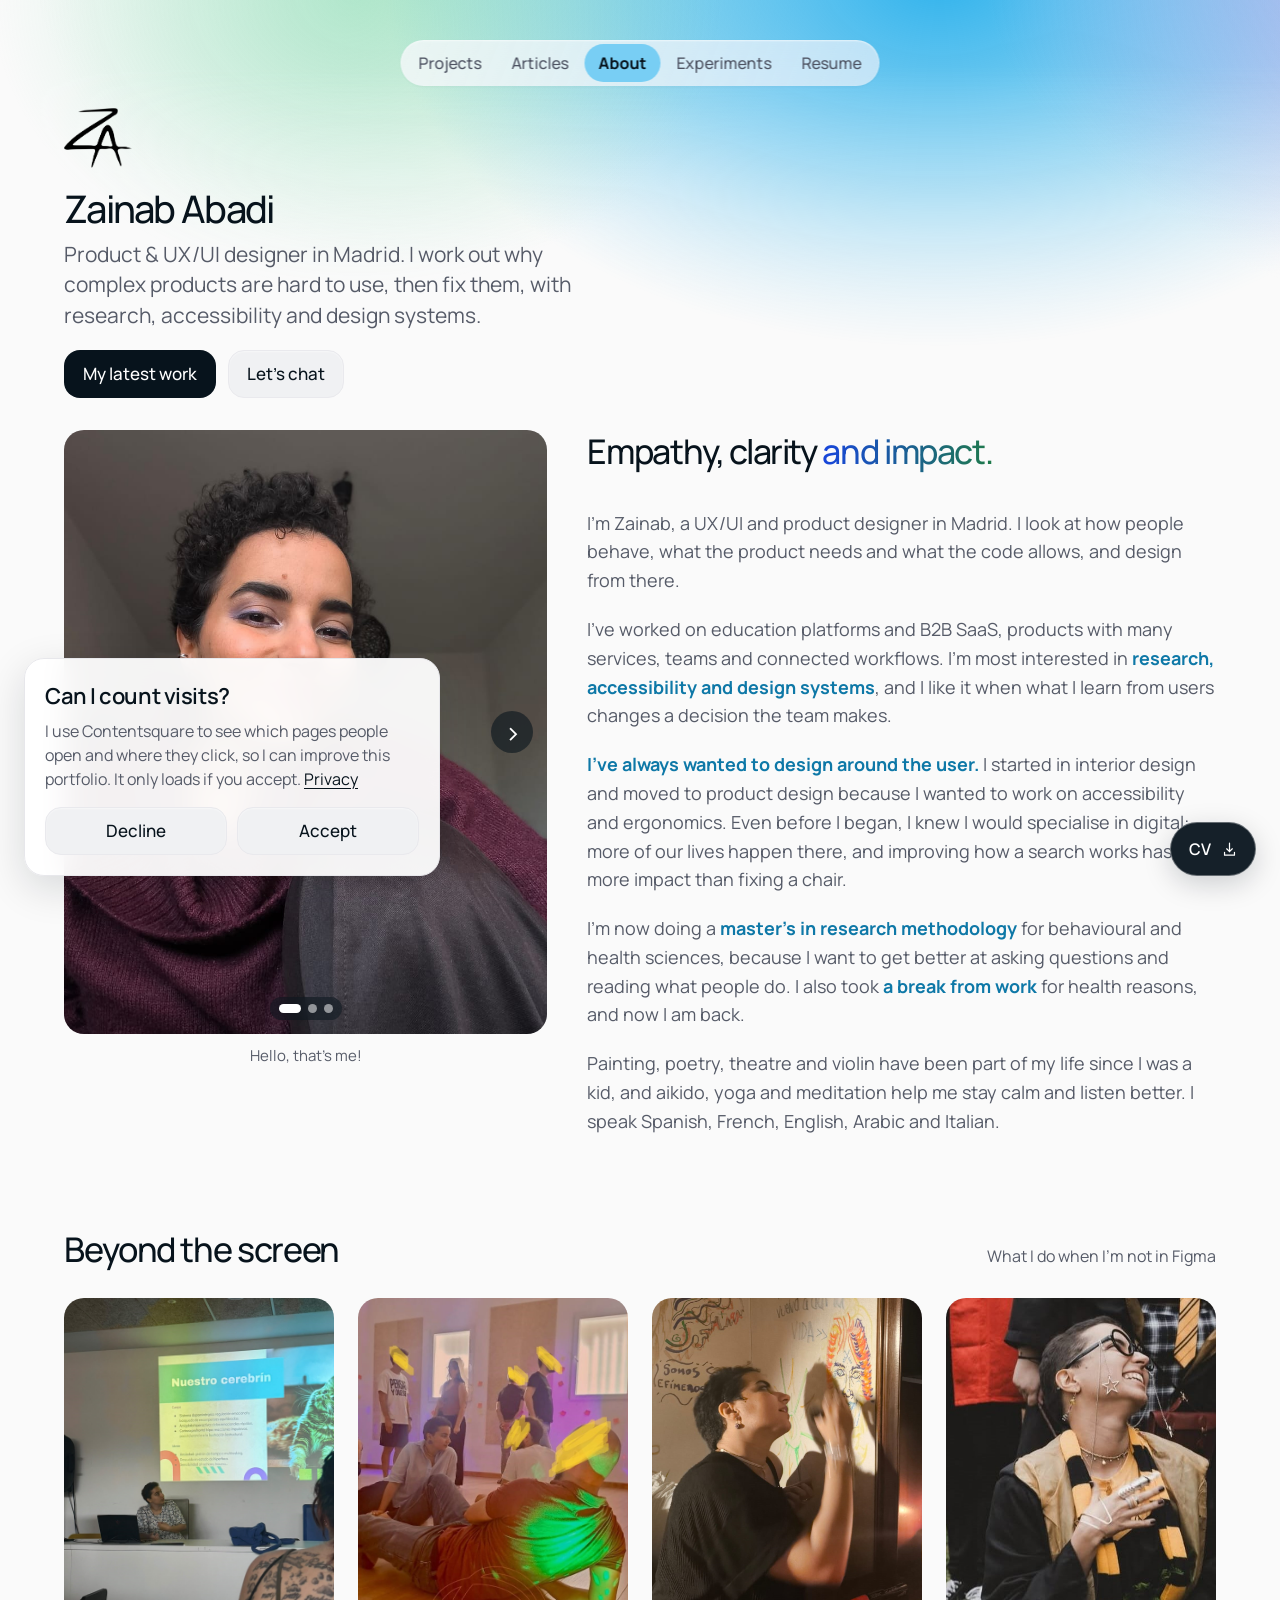
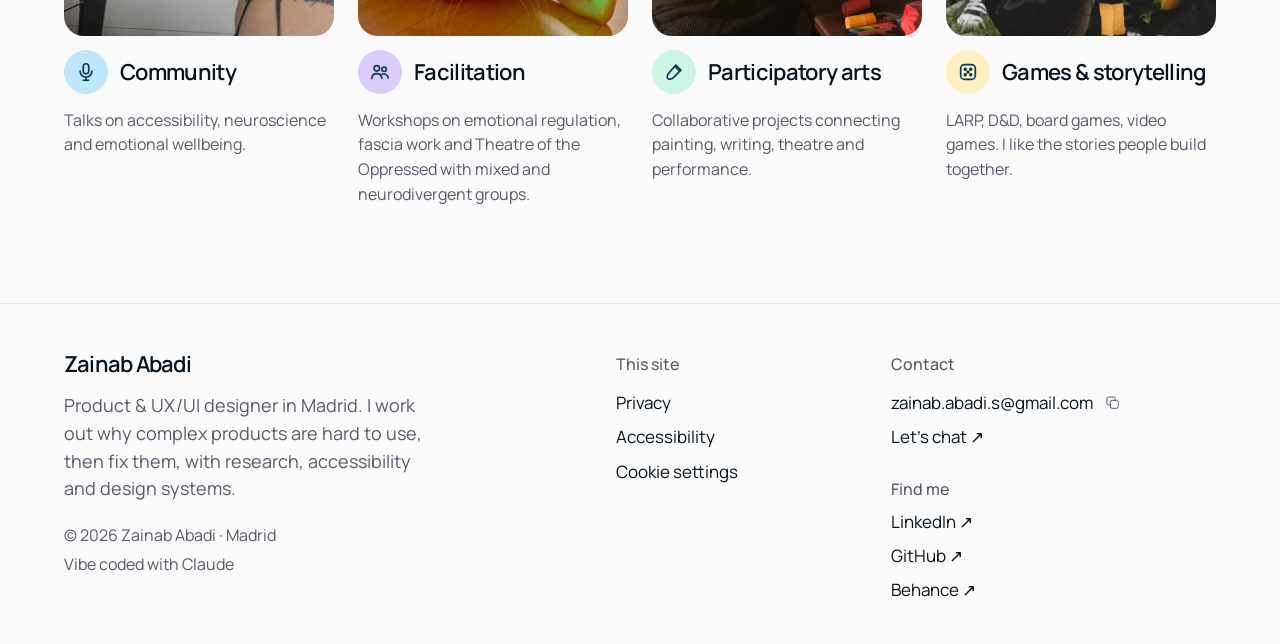
==== about.html @ 1d604702 "Case studies: body text matches the At a glance cells; drop "UX/UI design" from the IA role list - D" ====
<!doctype html>
<html lang="en"><head>
<meta charset="utf-8"><meta name="viewport" content="width=device-width,initial-scale=1">
<title>About | Zainab Abadi</title><meta name="description" content="About Zainab Abadi, Product &amp; UX/UI Designer: experience, research, accessibility and creative practice.">
<meta name="theme-color" content="#fafafa"><link rel="icon" type="image/svg+xml" href="favicon.svg">
<link rel="preconnect" href="https://fonts.googleapis.com"><link rel="preconnect" href="https://fonts.gstatic.com" crossorigin>
<link href="https://fonts.googleapis.com/css2?family=Manrope:wght@400;500;600;700&display=swap" rel="stylesheet">
<link rel="stylesheet" href="style.css?v=20261031b"><link rel="stylesheet" href="glass.css?v=20261031c">
<link rel="stylesheet" href="extras.css?v=20261028d">
<link rel="stylesheet" href="type.css?v=20261107b">
</head><body><div class="brand-atmosphere" aria-hidden="true"></div><a class="skip-link" href="#main">Skip to content</a>
<header class="topbar"><nav class="dock-links" aria-label="Primary navigation"><a href="index.html">Projects</a><a href="articles.html">Articles</a><a href="about.html" class="is-current" aria-current="page">About</a><a href="experiments.html">Experiments</a><a href="resume.html">Resume</a></nav></header>
<a class="cv-bubble" href="assets/Zainab-Abadi-CV.pdf" download="Zainab-Abadi-CV.pdf" aria-label="Download CV (PDF)" title="Download CV (PDF)"><span>CV</span><svg width="17" height="17" viewBox="0 0 24 24" fill="none" stroke="currentColor" stroke-width="1.7" stroke-linecap="round" stroke-linejoin="round" aria-hidden="true"><path d="M12 3v12m-4-4 4 4 4-4M5 16v4h14v-4"/></svg></a>
<main id="main"><section class="container hero" aria-labelledby="profile-name">
  <a class="profile-link" href="index.html" aria-label="Zainab Abadi, home"><img class="profile-logo" src="assets/logo-white.png" width="663" height="582" alt="Zainab Abadi logo" fetchpriority="high"></a>
  <h1 id="profile-name">Zainab Abadi</h1>
  <p class="intro">Product &amp; UX/UI designer in Madrid. I work out why complex products are hard to use, then fix them, with research, accessibility and design systems.</p>
  <div class="hero-actions"><a class="button" href="index.html#work">My latest work</a><a class="button button-secondary" href="mailto:zainab.abadi.s@gmail.com" data-contact>Let's chat</a></div>
</section>
<section class="container about-story">
  <figure class="about-photo about-carousel" data-about-carousel tabindex="0" aria-roledescription="carousel" aria-label="A few things about me">
    <div class="about-carousel-viewport">
      <div class="about-carousel-slide is-active" data-caption="Hello, that's me!" aria-hidden="false">
        <img class="about-portrait" src="assets/zainab-portrait.jpg" alt="Zainab wearing a purple sweater" fetchpriority="high">
      </div>
      <div class="about-carousel-slide" data-caption="I'm an adopted chulapa living in Madrid!" aria-hidden="true">
        <img class="about-portrait" src="assets/zainab-chulapa.jpg" alt="Zainab dressed as a chulapa in Madrid" loading="lazy">
      </div>
      <div class="about-carousel-slide" data-caption="I like to analyse my surroundings and the usability of public services." aria-hidden="true">
        <img class="about-portrait" src="assets/zainab-public-transport.gif" alt="Zainab on public transport" loading="lazy">
      </div>
      <button class="about-carousel-arrow about-carousel-prev" type="button" aria-label="Previous photo">‹</button>
      <button class="about-carousel-arrow about-carousel-next" type="button" aria-label="Next photo">›</button>
      <div class="about-carousel-dots" role="group" aria-label="Choose photo">
        <button class="is-active" type="button" aria-label="Show photo 1" aria-current="true"></button>
        <button type="button" aria-label="Show photo 2"></button>
        <button type="button" aria-label="Show photo 3"></button>
      </div>
    </div>
    <figcaption data-about-carousel-caption>Hello, that's me!</figcaption>
  </figure>
  <div class="about-story-copy">
    <h2>Empathy, clarity <span class="gradient-text">and impact.</span></h2>
    <p>I'm Zainab, a UX/UI and product designer in Madrid. I look at how people behave, what the product needs and what the code allows, and design from there.</p>
    <p>I've worked on education platforms and B2B SaaS, products with many services, teams and connected workflows. I'm most interested in <strong class="hl">research, accessibility and design systems</strong>, and I like it when what I learn from users changes a decision the team makes.</p>
    <p><strong class="hl">I've always wanted to design around the user.</strong> I started in interior design and moved to product design because I wanted to work on accessibility and ergonomics. Even before I began, I knew I would specialise in digital: more of our lives happen there, and improving how a search works has more impact than fixing a chair.</p>
    <p>I'm now doing a <strong class="hl">master's in research methodology</strong> for behavioural and health sciences, because I want to get better at asking questions and reading what people do. I also took <strong class="hl">a break from work</strong> for health reasons, and now I am back.</p>
    <p>Painting, poetry, theatre and violin have been part of my life since I was a kid, and aikido, yoga and meditation help me stay calm and listen better. I speak Spanish, French, English, Arabic and Italian.</p>
  </div>
</section><section class="container section" aria-labelledby="cards-title"><div class="section-heading"><h2 id="cards-title">Beyond the screen</h2><p>What I do when I'm not in Figma</p></div><div class="life-grid"><article class="life-item"><img src="assets/zainab-community-talk.jpg" alt="Zainab giving a talk on neuroscience" loading="lazy"><div class="life-head"><span class="life-icon li-blue" aria-hidden="true"><svg viewBox="0 0 24 24"><rect x="9" y="3" width="6" height="11" rx="3"/><path d="M5.5 11a6.5 6.5 0 0 0 13 0M12 17.5V21M9 21h6"/></svg></span><h3>Community</h3></div><p>Talks on accessibility, neuroscience and emotional wellbeing.</p></article><article class="life-item"><img src="assets/zainab-facilitating-workshop.jpg" alt="Zainab facilitating a workshop" loading="lazy"><div class="life-head"><span class="life-icon li-lilac" aria-hidden="true"><svg viewBox="0 0 24 24"><circle cx="8.5" cy="8" r="3"/><circle cx="16.5" cy="9" r="2.4"/><path d="M3 19c.4-3.4 2.6-5.2 5.5-5.2S13.6 15.6 14 19M14.5 14.3c2.8-.5 5.7.8 6.5 4.2"/></svg></span><h3>Facilitation</h3></div><p>Workshops on emotional regulation, fascia work and Theatre of the Oppressed with mixed and neurodivergent groups.</p></article><article class="life-item"><img src="assets/zainab-painting-mural.jpg" alt="Zainab painting a mural" loading="lazy"><div class="life-head"><span class="life-icon li-mint" aria-hidden="true"><svg viewBox="0 0 24 24"><path d="M14 4.5 19.5 10 11 18.5c-1 1-2.2 1.2-3.5 1.3-2 .2-3-.8-2.8-2.8.1-1.3.3-2.5 1.3-3.5Z"/><path d="m13 6 5 5"/></svg></span><h3>Participatory arts</h3></div><p>Collaborative projects connecting painting, writing, theatre and performance.</p></article><article class="life-item"><img src="assets/zainab-larp-event.jpg" alt="Zainab at a live-action role-playing event" loading="lazy"><div class="life-head"><span class="life-icon li-cream" aria-hidden="true"><svg viewBox="0 0 24 24"><rect x="4" y="4" width="16" height="16" rx="4"/><circle cx="9" cy="9" r="1" fill="currentColor"/><circle cx="15" cy="9" r="1" fill="currentColor"/><circle cx="12" cy="12" r="1" fill="currentColor"/><circle cx="9" cy="15" r="1" fill="currentColor"/><circle cx="15" cy="15" r="1" fill="currentColor"/></svg></span><h3>Games &amp; storytelling</h3></div><p>LARP, D&amp;D, board games, video games. I like the stories people build together.</p></article></div></section>


</main>
<footer class="footer"><div class="container footer-grid">
  <div class="footer-profile"><a class="footer-name" href="index.html">Zainab Abadi</a><p>Product &amp; UX/UI designer in Madrid. I work out why complex products are hard to use, then fix them, with research, accessibility and design systems.</p><small>© 2026 Zainab Abadi · Madrid</small><small class="footer-credit">Vibe coded with Claude</small></div>
  <nav class="footer-links" aria-label="Site information"><h2>This site</h2><a href="privacy.html">Privacy</a><a href="accessibility.html">Accessibility</a><button type="button" class="cookie-settings" data-cookie-settings>Cookie settings</button></nav>
  <div class="footer-contact"><h2>Contact</h2><div class="email-line"><a href="mailto:zainab.abadi.s@gmail.com">zainab.abadi.s@gmail.com</a><button type="button" class="copy-email" data-copy-email="zainab.abadi.s@gmail.com" aria-label="Copy email address"><svg width="16" height="16" viewBox="0 0 24 24" fill="none" stroke="currentColor" stroke-width="1.5" aria-hidden="true"><rect x="8" y="8" width="12" height="12" rx="3"/><path d="M15 8V5a2 2 0 0 0-2-2H5a2 2 0 0 0-2 2v8a2 2 0 0 0 2 2h3"/></svg></button></div><a href="mailto:zainab.abadi.s@gmail.com" data-contact>Let's chat <span aria-hidden="true">↗</span></a><h3>Find me</h3><a href="https://www.linkedin.com/in/zainab-abadi-7878951b0/" target="_blank" rel="noopener noreferrer">LinkedIn <span aria-hidden="true">↗</span></a><a href="https://github.com/Abadisedraoui" target="_blank" rel="noopener noreferrer">GitHub <span aria-hidden="true">↗</span></a><a href="https://www.behance.net/az119" target="_blank" rel="noopener noreferrer">Behance <span aria-hidden="true">↗</span></a><p id="copy-feedback" class="sr-only" role="status" aria-live="polite"></p></div>
</div></footer>
<script defer src="navigation.js?v=20261021-tabfolio"></script><script defer src="consent.js?v=20261028"></script><script defer src="contact.js?v=20261028c"></script>
<script defer src="about-carousel.js?v=20261023-fix"></script>
</body></html>
---- style.css ----
:root {
  color-scheme: light;
  --ink: #07131c;
  --muted: #60646f;
  --line: #e7e7eb;
  --surface: #f0f0f3;
  --brand: #1745dc;
  --brand-blue: 4 163 233;
  --brand-lilac: 188 178 235;
  --brand-green: 124 216 170;
  --radius: 20px;
}
* { box-sizing: border-box; }
html { scroll-behavior: smooth; background: #fafafa; }
body { position: relative; isolation: isolate; margin: 0; min-height: 100vh; display: flex; flex-direction: column; background: #fafafa; color: var(--ink); font-family: Manrope, "Helvetica Neue", Arial, sans-serif; font-size: 16px; line-height: 1.5; -webkit-font-smoothing: antialiased; }
/* Two clipped, moving layers keep the blue atmosphere soft and seamless. */
.brand-atmosphere { position: absolute; z-index: -1; inset: 0 0 auto; height: 560px; overflow: hidden; pointer-events: none; -webkit-mask-image: linear-gradient(#000 0%, #000 12%, transparent 100%); mask-image: linear-gradient(#000 0%, #000 12%, transparent 100%); }
.brand-atmosphere::before, .brand-atmosphere::after { content: ""; position: absolute; inset: -25% -15%; }
.brand-atmosphere::before {
  background: radial-gradient(ellipse 44% 58% at 68% 14%, rgb(var(--brand-blue) / .82) 0%, rgb(var(--brand-blue) / .42) 42%, transparent 76%), radial-gradient(ellipse 27% 48% at 96% 15%, rgb(var(--brand-lilac) / .68), transparent 78%), radial-gradient(ellipse 30% 46% at 37% 12%, rgb(var(--brand-green) / .36), transparent 78%);
  animation: atmosphere-flow 18s ease-in-out infinite alternate;
}
.brand-atmosphere::after {
  background: radial-gradient(ellipse 29% 46% at 33% 16%, rgb(var(--brand-green) / .42), transparent 76%), radial-gradient(ellipse 30% 45% at 94% 12%, rgb(var(--brand-lilac) / .56), transparent 78%);
  animation: atmosphere-current 24s ease-in-out infinite alternate;
}
@keyframes atmosphere-flow {
  from { transform: translate3d(4%, -3%, 0) scale(1.04); }
  to { transform: translate3d(-7%, 6%, 0) scale(1.16); }
}
@keyframes atmosphere-current {
  from { transform: translate3d(-8%, 4%, 0) scale(1.05); opacity: .55; }
  to { transform: translate3d(9%, -4%, 0) scale(1.14); opacity: .85; }
}
main { flex: 1; width: 100%; }
a { color: inherit; text-decoration: none; }
button { font: inherit; }
button, a { -webkit-tap-highlight-color: transparent; }
a:focus-visible, button:focus-visible { outline: 2px solid var(--brand); outline-offset: 5px; }
img { display: block; max-width: 100%; }
.container { width: 100%; max-width: 1200px; margin-inline: auto; padding-inline: 24px; }
.sr-only { position: absolute !important; width: 1px; height: 1px; padding: 0; margin: -1px; overflow: hidden; clip-path: inset(50%); white-space: nowrap; border: 0; }
.skip-link { position: fixed; top: 12px; left: 16px; z-index: 200; padding: 10px 16px; border-radius: 10px; background: var(--ink); color: white; transform: translateY(-180%); }
.skip-link:focus { transform: translateY(0); }
.hero { padding-top: 40px; padding-bottom: 60px; }
.profile-link { display: block; width: 116px; }
.profile-logo { width: 100%; height: auto; filter: brightness(0); }
.hero h1 { margin: 20px 0 10px; font-size: 40px; font-weight: 500; line-height: 1.1; letter-spacing: -.045em; }
.intro { max-width: 450px; margin: 0; font-size: 16px; line-height: 24px; color: var(--muted); }
.hero-actions { display: flex; align-items: center; flex-wrap: wrap; gap: 12px; margin-top: 20px; }
.button { min-height: 44px; display: inline-flex; align-items: center; justify-content: center; gap: 10px; padding: 11px 14px; border: 1px solid transparent; border-radius: 16px; background: var(--ink); color: #fff; font-size: 14px; font-weight: 500; line-height: 20px; transition: background .18s, transform .18s, box-shadow .18s; }
.button:hover { background: #263641; transform: translateY(-1px); }
.button-secondary { background: #f0f1f3; color: var(--ink); border-color: #e9e9ed; box-shadow: inset 0 1px 2px #ffffff80; }
.button-secondary:hover { background: #e8e9ee; }
.work-section { scroll-margin-top: 24px; }
.work-grid { display: grid; grid-template-columns: repeat(2, minmax(0, 1fr)); gap: 24px; }
.work-card { display: block; min-width: 0; border-radius: 20px 20px 4px 4px; }
.card-art { aspect-ratio: 4 / 3; position: relative; overflow: hidden; border-radius: var(--radius); }
.card-art, .article-thumbnail {
  background-color: #d6f1ff;
  background-image: radial-gradient(ellipse at var(--thumb-green-position,0% 100%), rgb(var(--brand-green) / .76), transparent 62%), radial-gradient(ellipse at var(--thumb-lilac-position,100% 0%), rgb(var(--brand-lilac) / .76), transparent 64%), linear-gradient(var(--thumb-angle,135deg), #d6f1ff, rgb(var(--brand-blue) / .7));
}
.card-art img { width: 100%; height: 100%; padding: 16px; object-fit: contain; transform: scale(1.15); transition: transform .4s cubic-bezier(.2,.7,.3,1); }
.work-card:hover .card-art img { transform: scale(1.18); }
.work-meta { display: flex; align-items: baseline; justify-content: space-between; gap: 16px; margin-top: 8px; color: var(--muted); font-size: 14px; line-height: 22px; }
.work-meta h3 { min-width: 0; margin: 0; font-size: inherit; font-weight: 500; line-height: inherit; letter-spacing: -.02em; }
.year { flex: 0 0 auto; font-size: 13px; white-space: nowrap; }
.work-card:hover h3 { color: var(--ink); }
.footer { margin-top: 96px; padding-block: 48px 40px; border-top: 1px solid var(--line); }
.footer-grid { display: grid; grid-template-columns: 1.5fr .65fr 1fr; gap: 64px; }
.footer-name { display: inline-block; font-size: 20px; font-weight: 600; letter-spacing: -.035em; line-height: 24px; }
.footer-profile p { max-width: 380px; margin: 12px 0 20px; color: var(--muted); }
.footer-profile small { font-size: 12px; color: var(--muted); }
.footer h2 { font-size: 14px; font-weight: 500; color: var(--muted); margin: 0 0 12px; line-height: 24px; }
.footer-links, .footer-contact { display: flex; flex-direction: column; align-items: flex-start; gap: 6px; font-size: 14px; }
.footer-links h2, .footer-contact h2 { margin-bottom: 6px; }
.footer a:hover { text-decoration: underline; text-underline-offset: 4px; }
.email-line { display: flex; align-items: center; gap: 8px; max-width: 100%; }
.email-line a { overflow-wrap: anywhere; }
.copy-email { display: inline-grid; place-items: center; padding: 4px; border: 0; border-radius: 6px; background: transparent; color: var(--muted); cursor: pointer; }
.copy-email:hover { color: var(--ink); background: var(--surface); }
.cv-bubble { position: fixed; right: 24px; bottom: 24px; z-index: 90; display: inline-flex; align-items: center; justify-content: center; gap: 10px; min-height: 52px; min-width: 86px; padding: 13px 17px; border: 1px solid #ffffff55; border-radius: 999px; background: rgba(7,19,28,.94); color: white; backdrop-filter: blur(12px); -webkit-backdrop-filter: blur(12px); box-shadow: 0 8px 28px rgba(7,19,28,.18); font-size: 14px; font-weight: 600; transition: transform .18s, background .18s; }
.cv-bubble:hover { background: #263641; transform: translateY(-2px); }
.eyebrow { color: var(--muted); font-size: 12px; font-weight: 500; letter-spacing: .03em; }
.gradient-text { color: #1745dc; -webkit-box-decoration-break: clone; box-decoration-break: clone; }
@supports ((-webkit-background-clip: text) or (background-clip: text)) {
  .gradient-text { background: linear-gradient(90deg, #1745dc, #1f7a4a); -webkit-background-clip: text; background-clip: text; color: transparent; }
}
@media (forced-colors: active) { .gradient-text { background: none; color: inherit; } }
.section { padding-top: 72px; }
.section-heading { display: flex; justify-content: space-between; align-items: baseline; gap: 24px; margin-bottom: 28px; }
.section-heading h2 { margin: 0; font-size: 28px; font-weight: 500; line-height: 1.25; letter-spacing: -.04em; }
.section-heading p { margin: 0; font-size: 14px; color: var(--muted); }
.about-story { display: grid; grid-template-columns: minmax(0, 5fr) minmax(0, 6.5fr); align-items: start; gap: 40px; }
.about-photo { margin: 0; }
.about-portrait { width: 100%; height: 520px; object-fit: cover; object-position: center 35%; border-radius: 20px; }
.about-photo figcaption { text-align: center; color: var(--muted); font-size: 13px; margin-top: 10px; }
.about-story-copy h2 { font-size: 28px; font-weight: 500; line-height: 1.3; letter-spacing: -.04em; margin: 0 0 36px; }
.about-story-copy p { color: var(--muted); font-size: 16px; line-height: 1.5; margin: 0 0 20px; }
.about-story-copy .about-aside { color: var(--ink); margin-top: 24px; }
.life-grid { display: grid; grid-template-columns: repeat(4, minmax(0,1fr)); gap: 24px; }
.life-item { min-width: 0; display: flex; flex-direction: column; gap: 14px; }
.life-item img { width: 100%; aspect-ratio: 4/5; object-fit: cover; border-radius: 20px; }
.life-head { display: flex; align-items: center; gap: 12px; }
.life-item h3 { margin: 0; font-size: 20px; font-weight: 600; letter-spacing: -.03em; }
.life-item p { margin: 0; font-size: 14px; color: var(--muted); line-height: 1.5; }
.life-icon { display: grid; place-items: center; flex: 0 0 auto; width: 44px; height: 44px; border-radius: 50%; color: #0b3a52; }
.life-icon svg { width: 22px; height: 22px; fill: none; stroke: currentColor; stroke-width: 1.8; stroke-linecap: round; stroke-linejoin: round; }
.li-blue { background: #bfe6fb; } .li-lilac { background: #d9ccfa; } .li-mint { background: #cdf5e6; } .li-cream { background: #ffefc2; }
.experience-item { display: grid; grid-template-columns: 1fr 1.5fr; gap: 48px; padding-block: 28px; border-bottom: 1px solid var(--line); }
.experience-item:first-child { padding-top: 0; }
.experience-item h3 { font-size: 22px; font-weight: 500; letter-spacing: -.035em; margin: 8px 0; }
.experience-item p { margin: 8px 0; color: var(--muted); }
.underlined, .jump-link { text-decoration: underline; text-underline-offset: 4px; font-size: 14px; }
.underlined:hover, .jump-link:hover { color: var(--brand); }
.about-columns { display: grid; grid-template-columns: repeat(3,minmax(0,1fr)); gap: 32px; }
.about-columns h2 { font-size: 22px; font-weight: 500; letter-spacing: -.035em; line-height: 1.3; margin-block: 16px; }
.about-columns p { color: var(--muted); margin: 0; }
.coming-panel { min-height: 320px; padding: 60px 32px; border: 1px solid var(--line); border-radius: 20px; text-align: center; display: flex; flex-direction: column; align-items: center; justify-content: center; }
.coming-panel .eyebrow { margin: 0 0 12px; }
.coming-panel h2 { font-size: 32px; font-weight: 500; letter-spacing: -.04em; line-height: 1.2; margin: 0 0 20px; }
.coming-panel > p:not(.eyebrow) { max-width: 480px; margin: 0 0 24px; color: var(--muted); }
.project-hero { padding-block: 140px 40px; }
.project-hero .eyebrow { margin-bottom: 16px; }
.project-hero h1 { max-width: 960px; font-size: clamp(32px,4vw,48px); line-height: 1.2; font-weight: 500; letter-spacing: -.045em; margin: 20px 0; }
.project-hero .lede { max-width: 760px; font-size: 18px; color: var(--muted); margin: 0; }
.cover { padding: 24px; background: #e9edf5; border-radius: 20px; }
.cover img { width: 100%; max-height: 640px; object-fit: contain; }
.quick-scan-wrap { padding-block: 64px; scroll-margin-top: 32px; }
.quick-scan-head { display: flex; align-items: end; justify-content: space-between; gap: 32px; margin-bottom: 24px; }
.quick-scan-head h2 { font-size: 28px; font-weight: 500; line-height: 1.3; letter-spacing: -.035em; margin: 10px 0 0; }
.quick-badge { display: inline-block; vertical-align: middle; margin-left: 10px; padding: 4px 10px; background: #e8e8ef; border-radius: 12px; font-size: 11px; line-height: 18px; letter-spacing: 0; }
.quick-summary { display: grid; grid-template-columns: 1fr 1fr; gap: 0 40px; padding: 8px 32px 32px; background: var(--surface); border-radius: 20px; }
.quick-cell { padding-block: 24px; border-bottom: 1px solid #ddddE5; }
.quick-cell h3 { font-size: 13px; font-weight: 600; margin: 0 0 12px; }
.quick-cell p { margin: 0; color: #626970; line-height: 1.6; }
.quick-cell.impact-cell { grid-column: 1 / -1; border-bottom: 0; padding-bottom: 0; }
.quick-honesty { color: var(--muted); font-size: 12px; margin: 16px 0 0; }
.study-layout { display: grid; grid-template-columns: 240px minmax(0,1fr); gap: 64px; border-top: 1px solid var(--line); padding-top: 56px; }
.study-toc { position: sticky; top: 32px; align-self: start; }
.study-toc h2 { font-size: 22px; font-weight: 500; line-height: 1.3; letter-spacing: -.035em; margin: 12px 0 24px; }
.study-toc ol { padding-left: 20px; font-size: 13px; color: var(--muted); margin-bottom: 28px; }
.study-toc li { margin-bottom: 14px; }
.study-toc a:hover { color: var(--ink); text-decoration: underline; text-underline-offset: 4px; }
.study-body { min-width: 0; }
.study-section { margin-bottom: 48px; scroll-margin-top: 32px; }
.study-section h2 { font-size: 26px; font-weight: 500; line-height: 1.3; letter-spacing: -.035em; margin: 0 0 20px; }
.study-section > p { color: #626970; font-size: 17px; line-height: 1.7; margin: 0; }
.evidence-gallery { display: grid; gap: 24px; margin-top: 28px; }
.evidence-item { padding: 20px; border-radius: 16px; background: var(--surface); margin: 0; }
.evidence-item img { width: 100%; max-height: 600px; height: auto; object-fit: contain; }
.evidence-item figcaption { font-size: 13px; color: var(--muted); margin-top: 16px; }
.note { color: var(--muted); font-size: 13px; border-left: 2px solid #d8dbe3; padding-left: 20px; }
.next-project { display: flex; align-items: center; justify-content: space-between; gap: 32px; padding: 32px; background: var(--surface); border-radius: 20px; }
.next-project h2 { font-size: 26px; font-weight: 500; letter-spacing: -.035em; line-height: 1.3; margin: 10px 0 0; }
@media (max-width: 1000px) {
  .footer-grid { gap: 36px; grid-template-columns: 1.2fr .6fr 1fr; }
  .life-grid { grid-template-columns: repeat(2,minmax(0,1fr)); }
  .about-story { gap: 32px; }
  .about-portrait { height: 480px; }
  .work-meta { flex-direction: column; gap: 2px; }
}
@media (max-width: 760px) {
  .container { padding-inline: 20px; }
  .profile-link { width: 104px; }
  .cv-bubble { right: 16px; bottom: max(16px,env(safe-area-inset-bottom)); min-height: 48px; min-width: 80px; padding: 11px 15px; }
  .hero { padding-top: 100px; padding-bottom: 40px; }
  .work-grid { grid-template-columns: 1fr; gap: 28px; }
  .work-meta { flex-direction: row; align-items: start; gap: 14px; }
  .work-meta h3 { max-width: 75%; }
  .year { font-size: 12px; white-space: normal; text-align: right; max-width: 34%; }
  .footer { margin-top: 64px; padding-top: 36px; padding-bottom: 96px; }
  .footer-grid { grid-template-columns: 1fr 1fr; gap: 32px 24px; }
  .footer-profile { grid-column: 1/-1; }
  .footer-profile p { max-width: 450px; }
  .section { padding-top: 48px; }
  .section-heading { align-items: start; flex-direction: column; gap: 10px; margin-bottom: 24px; }
  .section-heading h2 { font-size: 26px; }
  .about-story { grid-template-columns: 1fr; gap: 32px; }
  .about-portrait { height: auto; max-height: 480px; aspect-ratio: 4/3; }
  .about-story-copy h2 { margin-bottom: 24px; }
  .experience-item { grid-template-columns: 1fr; gap: 12px; }
  .about-columns { grid-template-columns: 1fr; gap: 32px; }
  .coming-panel { min-height: 300px; padding: 40px 24px; }
  .coming-panel h2 { font-size: 28px; }
  .project-hero { padding-top: 112px; }
  .cover { padding: 16px; }
  .quick-scan-wrap { padding-block: 40px; }
  .quick-scan-head { flex-direction: column; align-items: start; gap: 20px; }
  .quick-summary { grid-template-columns: 1fr; padding: 0 24px 24px; }
  .quick-cell.impact-cell { grid-column: auto; }
  .study-layout { grid-template-columns: 1fr; gap: 32px; padding-top: 40px; }
  .study-toc { position: static; border-bottom: 1px solid var(--line); padding-bottom: 24px; }
  .next-project { flex-direction: column; align-items: start; padding: 24px; }
}
@media (max-width: 400px) {
  .container { padding-inline: 16px; }
  .hero h1 { font-size: 36px; }
  .life-grid { grid-template-columns: 1fr; }
  .life-item img { aspect-ratio: 4/3; object-position: center 30%; }
  .footer-grid { grid-template-columns: 1fr; }
  .footer-profile { grid-column: auto; }
  .work-meta { flex-direction: column; gap: 2px; }
  .work-meta h3, .year { max-width: 100%; text-align: left; }
}
@media (prefers-reduced-motion: reduce) {
  html { scroll-behavior: auto; }
  *, *::before, *::after { transition: none !important; animation: none !important; }
}


/* 2026-10-22: slightly larger type and About photo carousel */
body { font-size: 17px; }
.intro { font-size: 17px; line-height: 26px; }
.button { font-size: 15px; }
.work-meta { font-size: 15px; line-height: 23px; }
.year { font-size: 14px; }
.footer h2, .footer-links, .footer-contact { font-size: 15px; }
.footer-profile small { font-size: 13px; }
.section-heading p { font-size: 15px; }
.life-item p { font-size: 15px; }
.about-story-copy h2 { font-size: 30px; }
.about-story-copy p { font-size: 17px; line-height: 1.62; }

.about-carousel { min-width: 0; }
.about-carousel-viewport {
  position: relative;
  height: 520px;
  overflow: hidden;
  border-radius: 20px;
  background: #ececf0;
}
.about-carousel-slide {
  position: absolute;
  inset: 0;
  opacity: 0;
  pointer-events: none;
  transition: opacity .24s ease;
}
.about-carousel-slide.is-active {
  opacity: 1;
  pointer-events: auto;
}
.about-carousel .about-portrait {
  width: 100%;
  height: 100%;
  border-radius: 0;
  object-fit: cover;
  object-position: center top;
}
.about-carousel-arrow {
  position: absolute;
  z-index: 4;
  top: 50%;
  width: 42px;
  height: 42px;
  display: grid;
  place-items: center;
  border: 0;
  border-radius: 999px;
  background: rgba(7,19,28,.58);
  color: #fff;
  font-size: 28px;
  line-height: 1;
  cursor: pointer;
  transform: translateY(-50%);
  backdrop-filter: blur(8px);
  -webkit-backdrop-filter: blur(8px);
  transition: background .18s, transform .18s;
}
.about-carousel-arrow:hover { background: rgba(7,19,28,.78); transform: translateY(-50%) scale(1.04); }
.about-carousel-prev { left: 14px; }
.about-carousel-next { right: 14px; }
.about-carousel-dots {
  position: absolute;
  z-index: 4;
  left: 50%;
  bottom: 14px;
  display: flex;
  gap: 7px;
  padding: 7px 9px;
  border-radius: 999px;
  background: rgba(7,19,28,.48);
  transform: translateX(-50%);
  backdrop-filter: blur(8px);
  -webkit-backdrop-filter: blur(8px);
}
.about-carousel-dots button {
  width: 9px;
  height: 9px;
  padding: 0;
  border: 0;
  border-radius: 999px;
  background: rgba(255,255,255,.52);
  cursor: pointer;
}
.about-carousel-dots button.is-active {
  width: 22px;
  background: #fff;
}
.about-photo.about-carousel figcaption {
  min-height: 24px;
  margin-top: 11px;
  color: var(--muted);
  font-size: 15px;
  line-height: 22px;
  text-align: center;
}
.about-carousel:focus-visible { outline: 2px solid var(--brand); outline-offset: 6px; border-radius: 20px; }

@media (max-width: 1000px) {
  .about-carousel-viewport { height: 480px; }
}
@media (max-width: 760px) {
  .about-carousel-viewport { height: auto; aspect-ratio: 4 / 3; }
  .about-carousel-arrow { width: 40px; height: 40px; }
}
@media (prefers-reduced-motion: reduce) {
  .about-carousel-slide { transition: none; }
}

/* Keep About's gallery visible above the fold; preserve all existing content. */
body:has(.about-story) .hero { padding-top: 108px; padding-bottom: 32px; }
body:has(.about-story) .hero .profile-link { width: 68px; }
body:has(.about-story) .hero h1 { font-size: clamp(27px,3vw,38px); }
body:has(.about-story) .about-story { margin-top: 0; }
.about-carousel .about-portrait { object-position: center top !important; }
@media(max-width:760px) { body:has(.about-story) .hero { padding-top: 90px; padding-bottom: 26px; } .about-carousel-viewport { aspect-ratio: 4/5; } }
---- glass.css ----
/* Restrained glass finish, matching the scale of the Tabfolio reference. */
.topbar {
  position: absolute;
  z-index: 100;
  top: 40px;
  left: 50%;
  transform: translateX(-50%);
  width: max-content;
  max-width: calc(100% - 32px);
}
.dock-links {
  display: flex;
  align-items: center;
  gap: 2px;
  padding: 4px;
  border-radius: 24px;
  background: rgba(245,245,251,.65);
  background-image: linear-gradient(112deg,rgba(255,255,255,.4) -21%,rgba(255,255,255,0) 100%);
  backdrop-filter: blur(10px);
  -webkit-backdrop-filter: blur(10px);
  box-shadow: inset 0 1px 2px rgba(255,255,255,.6), 0 1px 3px rgba(20,20,40,.035);
}
.dock-links a {
  display: block;
  position: relative;
  border-radius: 20px;
  padding: 7px 12px;
  color: #4e5362;
  font-size: 14px;
  font-weight: 500;
  line-height: 22px;
  white-space: nowrap;
  transition: background .18s,color .18s,box-shadow .18s;
}
.dock-links a:hover { color: var(--ink); background: rgb(var(--brand-blue) / .14); }
.dock-links a.is-current { color: var(--ink); font-weight: 700; background: #78cef4; }
.dock-links a:active { box-shadow: inset 0 0 0 1.5px #0a62b0; }
.card-art-1 { --thumb-green-position: 0% 100%; --thumb-lilac-position: 100% 0%; --thumb-angle: 135deg; }
.card-art-2 { --thumb-green-position: 100% 100%; --thumb-lilac-position: 0% 0%; --thumb-angle: 215deg; }
.card-art-3 { --thumb-green-position: 0% 0%; --thumb-lilac-position: 100% 100%; --thumb-angle: 35deg; }
.card-art-4 { --thumb-green-position: 100% 0%; --thumb-lilac-position: 0% 100%; --thumb-angle: 315deg; }
@media (max-width: 760px) {
  .topbar { top: 20px; }
  .dock-links { gap: 0; }
  .dock-links a { padding-inline: 11px; font-size: 13px; }
}
@media (max-width: 400px) {
  .dock-links a { padding-inline: 7px; font-size: 11.5px; }
}
@media (max-width: 340px) {
  .dock-links a { padding-inline: 5px; font-size: 11px; }
}

/* 2026-10-28: clearer card affordances, topic chips, trust strip, grouped skills */
.hero .intro { max-width: 520px; }
.work-card { position: relative; }
.card-art { transition: box-shadow .25s ease, transform .25s ease; }
.work-card:hover .card-art, .work-card:focus-visible .card-art { transform: translateY(-4px); box-shadow: 0 18px 40px rgba(23,69,220,.22); }
.work-card:hover h3 { color: var(--brand); }
.work-card:focus-visible { outline: 3px solid var(--brand); outline-offset: 6px; }
.work-meta h3 { font-size: 17px; color: var(--ink); }
.chips { display: flex; flex-wrap: wrap; gap: 6px; list-style: none; margin: 10px 0 0; padding: 0; }
.chips li { padding: 3px 10px; border-radius: 999px; background: #eeeef3; color: #4e5362; font-size: 12.5px; line-height: 20px; }
.chips-lg { margin-top: 24px; }
.chips-lg li { font-size: 14px; padding: 5px 14px; }
.trust { padding-bottom: 36px; }
.trust p { margin: 0 0 12px; color: var(--muted); font-size: 14px; }
.trust ul { display: flex; flex-wrap: wrap; gap: 12px 32px; list-style: none; margin: 0; padding: 0; }
.trust li { display: flex; align-items: center; gap: 10px; font-size: 15px; font-weight: 600; letter-spacing: -.02em; }
.trust img { width: 34px; height: 34px; object-fit: contain; }
.skills-groups { display: grid; grid-template-columns: repeat(2, minmax(0,1fr)); gap: 28px 40px; }
.skills-groups h3 { margin: 0 0 12px; font-size: 14px; font-weight: 600; color: var(--muted); }
.skills-link:hover { color: var(--brand); }
.button:focus-visible, .dock-links a:focus-visible { outline: 3px solid var(--brand); outline-offset: 3px; }
.about-story-copy h2 { max-width: 560px; }
@media (max-width: 760px) { .skills-groups { grid-template-columns: 1fr; } .hero .intro { max-width: none; } }
@media (hover: none) { .work-card:hover .card-art { transform: none; box-shadow: none; } }

/* 2026-10-28 (2): black underlined titles with blue hover, glance strip, featured break, photo framing */
.work-meta h3, .article-caption h3 { color: var(--ink); text-decoration: underline; text-decoration-thickness: 1px; text-underline-offset: 4px; }
.work-card:hover h3, .article-card:hover h3, .work-card:focus-visible h3, .article-card:focus-visible h3 { color: var(--brand); }
.glance { padding-bottom: 40px; }
.glance dl { display: grid; grid-template-columns: repeat(4, minmax(0,1fr)); gap: 0; margin: 0; border-top: 1px solid var(--line); border-bottom: 1px solid var(--line); }
.glance div { padding: 18px 20px 18px 0; }
.glance div + div { padding-left: 20px; border-left: 1px solid var(--line); }
.glance dt { margin: 0 0 4px; color: var(--muted); font-size: 13px; font-weight: 500; }
.glance dd { margin: 0; font-size: 15px; line-height: 1.45; font-weight: 500; letter-spacing: -.01em; }
.resume-role--feature { padding: 24px !important; margin-bottom: 8px; border: 1px solid #e6dff7 !important; border-radius: 20px; background: linear-gradient(135deg, #f6f1ff, #eaf6ef 70%, #eaf5ff); }
.resume-role--feature .resume-thumb { border-color: #e6dff7; }
.about-carousel-viewport { height: auto; aspect-ratio: 4 / 5; }
.about-carousel .about-portrait { object-position: center center; }
.about-carousel-slide .about-portrait[src$=".gif"] { object-fit: contain; }
@media (max-width: 1000px) { .glance dl { grid-template-columns: repeat(2, minmax(0,1fr)); } .glance div:nth-child(3) { padding-left: 0; border-left: 0; } .glance div:nth-child(n+3) { border-top: 1px solid var(--line); } }
@media (max-width: 520px) { .glance { padding-bottom: 24px; } .glance dl { grid-template-columns: repeat(2, minmax(0,1fr)); } .glance div { padding: 12px 12px 12px 0; } .glance div + div { padding-left: 12px; } .glance div:nth-child(3) { padding-left: 0; border-left: 0; } .glance dt { font-size: 12px; } .glance dd { font-size: 13.5px; line-height: 1.4; } .resume-role--feature { padding: 18px !important; } }

/* 2026-10-28 (3): articles show the title first, never truncated; no empty-image icon */
.articles-grid .article-kind { font-size: 13px; font-weight: 500; letter-spacing: 0; line-height: 20px; color: var(--muted); }
.articles-grid .article-caption h3 { margin-top: 2px; color: var(--ink); font-size: 17px; font-weight: 600; line-height: 1.35; letter-spacing: -.02em; white-space: normal; overflow: visible; text-overflow: clip; }
.articles-grid .article-card:hover h3, .articles-grid .article-card:focus-visible h3 { color: var(--brand); text-decoration: underline; }
.articles-grid .article-card:focus-visible { outline: 3px solid var(--brand); outline-offset: 6px; }
.thumbnail-placeholder { display: none; }

/* 2026-10-29: case study intro facts, three decisions, takeaway */
.facts { display: grid; grid-template-columns: repeat(4, minmax(0,1fr)); margin: 0 0 20px; border-top: 1px solid var(--line); border-bottom: 1px solid var(--line); }
.facts div { padding: 16px 20px 16px 0; }
.facts div + div { padding-left: 20px; border-left: 1px solid var(--line); }
.facts dt { margin: 0 0 4px; color: var(--muted); font-size: 13px; font-weight: 500; }
.facts dd { margin: 0; font-size: 15px; line-height: 1.45; font-weight: 500; }
.decisions-title { margin: 40px 0 16px; font-size: 22px; font-weight: 500; letter-spacing: -.035em; }
.decisions { display: grid; grid-template-columns: repeat(3, minmax(0,1fr)); gap: 16px; margin: 0; padding: 0; list-style: none; }
.decisions li { padding: 20px; border-radius: 18px; background: var(--surface); }
.decision-n { display: block; margin-bottom: 10px; color: var(--muted); font-size: 13px; font-weight: 600; }
.decisions h4 { margin: 0 0 8px; font-size: 17px; font-weight: 600; letter-spacing: -.02em; line-height: 1.3; }
.decisions p { margin: 0; color: #4e5362; font-size: 15px; line-height: 1.55; }
.takeaway { margin: 8px 0 56px; padding: 4px 0 4px 24px; border-left: 3px solid var(--brand); }
.takeaway p { margin: 0; font-size: 22px; line-height: 1.4; font-weight: 500; letter-spacing: -.03em; }
.study-section > p { max-width: 68ch; }
@media (max-width: 1000px) { .facts { grid-template-columns: repeat(2, minmax(0,1fr)); } .facts div:nth-child(3) { padding-left: 0; border-left: 0; } .facts div:nth-child(n+3) { border-top: 1px solid var(--line); } .decisions { grid-template-columns: 1fr; } }
@media (max-width: 520px) { .facts { grid-template-columns: 1fr; } .facts div, .facts div + div { padding-left: 0; border-left: 0; } .facts div + div { border-top: 1px solid var(--line); } .takeaway p { font-size: 19px; } }
---- extras.css ----
/* Consent banner, contact dialog, footer utilities and privacy page */
.footer-links .cookie-settings { padding: 0; border: 0; background: none; color: inherit; font: inherit; text-align: left; cursor: pointer; }
.footer-links .cookie-settings:hover { text-decoration: underline; text-underline-offset: 4px; }
.footer-links .cookie-settings:focus-visible { outline: 2px solid var(--brand); outline-offset: 5px; }

.consent-banner { position: fixed; z-index: 120; left: 24px; bottom: 24px; width: min(380px, calc(100% - 32px)); padding: 20px; border: 1px solid var(--line); border-radius: 20px; background: rgba(255,255,255,.94); backdrop-filter: blur(14px); -webkit-backdrop-filter: blur(14px); box-shadow: 0 12px 40px rgba(7,19,28,.14); }
.consent-banner h2 { margin: 0 0 6px; font-size: 17px; font-weight: 600; letter-spacing: -.02em; }
.consent-banner p { margin: 0 0 16px; color: var(--muted); font-size: 14.5px; line-height: 1.5; }
.consent-banner p a { color: var(--ink); text-decoration: underline; text-underline-offset: 3px; }
.consent-banner p a:hover { color: var(--brand); }
.consent-actions { display: flex; gap: 10px; }
.consent-actions .button { flex: 1; }
@media (max-width: 560px) { .consent-banner { left: 12px; right: 12px; bottom: 12px; width: auto; } }

.contact-dialog { width: min(480px, calc(100% - 32px)); max-height: calc(100% - 32px); padding: 0; border: 0; border-radius: 24px; background: #fff; color: var(--ink); box-shadow: 0 24px 80px rgba(7,19,28,.28); overflow: auto; }
.contact-dialog::backdrop { background: rgba(7,19,28,.42); backdrop-filter: blur(3px); }
body:has(dialog.contact-dialog[open]) { overflow: hidden; }
.contact-panel { padding: 28px; }
.contact-head { display: flex; align-items: center; justify-content: space-between; gap: 16px; margin-bottom: 8px; }
.contact-head h2, .contact-done h2 { margin: 0; font-size: 26px; font-weight: 500; letter-spacing: -.04em; }
.contact-close { width: 44px; height: 44px; display: grid; place-items: center; border: 0; border-radius: 999px; background: #f0f1f3; color: var(--ink); font-size: 24px; line-height: 1; cursor: pointer; }
.contact-close:hover { background: #e4e6ec; }
.contact-note, .contact-fine { margin: 0 0 16px; color: var(--muted); font-size: 14.5px; line-height: 1.5; }
.contact-fine { margin: 16px 0 0; font-size: 13px; }
.contact-fine a { text-decoration: underline; text-underline-offset: 3px; }
.contact-fine a:hover { color: var(--brand); }
.contact-form label { display: block; margin: 14px 0 6px; font-size: 14px; font-weight: 500; }
.contact-form input:not(.contact-trap), .contact-form textarea { width: 100%; padding: 12px 14px; border: 1px solid #cfd3dc; border-radius: 14px; background: #fff; color: var(--ink); font: inherit; font-size: 16px; }
.contact-form textarea { resize: vertical; min-height: 120px; }
.contact-form input:focus-visible, .contact-form textarea:focus-visible { outline: 3px solid var(--brand); outline-offset: 1px; border-color: var(--brand); }
.contact-trap { position: absolute; left: -9999px; width: 1px; height: 1px; opacity: 0; }
.contact-actions { margin-top: 20px; }
.contact-form button[disabled] { opacity: .6; cursor: progress; }
.contact-status { min-height: 1.4em; margin: 12px 0 0; color: #b42318; font-size: 14px; }
.contact-done { padding: 8px 0 4px; }
.contact-done p { margin: 8px 0 20px; color: var(--muted); }
.contact-done:focus { outline: none; }

.privacy-page { padding-bottom: 24px; }
.privacy-page > * { max-width: 720px; }
.privacy-page h2 { margin: 40px 0 12px; font-size: 24px; font-weight: 500; letter-spacing: -.035em; }
.privacy-page h2:first-of-type { margin-top: 8px; }
.privacy-page p { margin: 0 0 14px; color: var(--muted); line-height: 1.65; }
.privacy-page a { color: var(--ink); text-decoration: underline; text-underline-offset: 3px; }
.privacy-page a:hover { color: var(--brand); }
---- type.css ----
/* Type scale and contrast fixes. Loaded last on every page, so it wins over the older px values.
   Sizes are in rem: they follow the reader's browser font size (WCAG 1.4.4).
   9 steps only. Use a token, not a new number. Values in px assume the default 16px root. */
:root {
  --fs-caption: .875rem;   /* 14  chips, eyebrows, notes */
  --fs-small:   1rem;      /* 16  secondary text, nav, captions */
  --fs-ui:      1.0625rem; /* 17  buttons, footer links */
  --fs-body:    1.125rem;  /* 18  paragraphs */
  --fs-lead:    1.3125rem; /* 21  intros and ledes */
  --fs-h4:      1.375rem;  /* 22  card and item titles */
  --fs-h3:      1.625rem;  /* 26  sub-sections, pull quotes */
  --fs-h2:      2.125rem;  /* 34  section titles */
  --fs-h1:      3rem;      /* 48  page title */

  /* Contrast: secondary text darkened from #60646f (5.7:1) to #565b68 (6.6:1 on #fafafa, 6.0:1 on #f0f0f3). */
  --muted: #565b68;
  --field-border: #757c8a; /* 4.1:1 on white: form fields need 3:1 (WCAG 1.4.11); the old #cfd3dc gave 1.5:1 */
}

body { font-size: var(--fs-body); line-height: 1.55; }

/* ---------- Header, hero, buttons ---------- */
.dock-links a { font-size: var(--fs-small); padding: 8px 14px; }
.hero h1 { font-size: var(--fs-h1); line-height: 1.08; }
.hero .intro, .intro { max-width: 34rem; font-size: var(--fs-lead); line-height: 1.45; }
.button { min-height: 48px; padding: 12px 18px; font-size: var(--fs-ui); }
.cv-bubble { font-size: var(--fs-small); min-height: 54px; }
.eyebrow { font-size: var(--fs-caption); }
.skip-link { font-size: var(--fs-ui); }

/* ---------- Home: trust strip, facts, project cards ---------- */
.trust p { font-size: var(--fs-small); }
.trust li { font-size: var(--fs-body); }
.trust img { width: 38px; height: 38px; }
.glance dt { font-size: var(--fs-caption); }
.glance dd { font-size: var(--fs-ui); line-height: 1.4; }
.work-meta { font-size: var(--fs-body); line-height: 1.4; }
.work-meta h3 { font-size: var(--fs-h4); line-height: 1.3; }
.year { font-size: var(--fs-small); }
.chips li { font-size: var(--fs-caption); padding: 4px 12px; line-height: 20px; }
.chips-lg li { font-size: var(--fs-small); padding: 6px 16px; }

/* names without a logo, set as plain text */
.nw { white-space: nowrap; }
.trust .trust-more { margin: 18px 0 0; max-width: 46rem; font-size: var(--fs-small); line-height: 1.55; }

/* ---------- Sections and footer ---------- */
.section-heading h2 { font-size: var(--fs-h2); }
.section-heading p { font-size: var(--fs-small); }
.coming-panel h2 { font-size: var(--fs-h2); }
.coming-panel > p:not(.eyebrow) { font-size: var(--fs-body); }
.footer-name { font-size: var(--fs-h4); }
.footer h2 { font-size: var(--fs-small); }
.footer-links, .footer-contact { font-size: var(--fs-ui); gap: 8px; }
.footer-profile p { font-size: var(--fs-body); }
.footer-profile small { font-size: var(--fs-small); }
.footer-links .cookie-settings { font-size: var(--fs-ui); }

/* ---------- About ---------- */
.about-story-copy h2 { font-size: var(--fs-h2); line-height: 1.25; }
.about-story-copy p { font-size: var(--fs-body); line-height: 1.6; }
.about-photo figcaption { font-size: var(--fs-small); }
.life-item h3 { font-size: var(--fs-h4); }
.life-item p { font-size: var(--fs-small); line-height: 1.55; }

/* ---------- Case studies ---------- */
.project-hero h1 { font-size: clamp(2.25rem, 4.6vw, 3.5rem); }
.project-hero .lede { font-size: var(--fs-lead); }
.quick-scan-head h2 { font-size: var(--fs-h2); }
.quick-cell h3 { font-size: var(--fs-small); }
.quick-cell p { font-size: var(--fs-body); color: #4e5362; }
.facts dt { font-size: var(--fs-caption); }
.facts dd { font-size: var(--fs-ui); }
.decisions-title { font-size: var(--fs-h3); }
.decision-n { font-size: var(--fs-caption); }
.decisions h4 { font-size: var(--fs-h4); }
.decisions p { font-size: var(--fs-small); color: #4e5362; }
.study-layout { grid-template-columns: 260px minmax(0, 1fr); }
.study-toc h2 { font-size: var(--fs-h3); }
.study-toc ol { font-size: var(--fs-small); }
.study-section h2 { font-size: var(--fs-h2); line-height: 1.2; }
.study-section > p { font-size: var(--fs-lead); line-height: 1.65; max-width: 62ch; }
.takeaway p { font-size: var(--fs-h3); }
.evidence-item figcaption { font-size: var(--fs-small); }
.note { font-size: var(--fs-small); }
.underlined, .jump-link { font-size: var(--fs-small); }
.next-project h2 { font-size: var(--fs-h2); }

/* ---------- Resume ---------- */
.resume-section > h2 { font-size: var(--fs-h2); }
.resume-role h3, .resume-entry h3 { font-size: var(--fs-h4); }
.resume-meta { font-size: var(--fs-small); }
.resume-role-copy > p:not(.resume-meta), .resume-role > p:not(.resume-meta), .resume-entry > p:not(.resume-meta) { font-size: var(--fs-body); line-height: 1.6; }
.earlier-experience summary { font-size: var(--fs-small); }
.tools-grid h3 { font-size: var(--fs-ui); }
.tools-grid p, .additional-tools { font-size: var(--fs-small); }
.skills-groups h3 { font-size: var(--fs-small); }
.skills-list li { font-size: var(--fs-ui); }
.how-i-work p { font-size: var(--fs-lead); }

/* ---------- Articles ---------- */
.articles-grid .article-kind { font-size: var(--fs-small); }
.articles-grid .article-caption h3 { font-size: var(--fs-h4); }

/* ---------- Consent banner, contact dialog, privacy ---------- */
.consent-banner { width: min(26rem, calc(100% - 32px)); }
.consent-banner h2 { font-size: var(--fs-h4); }
.consent-banner p { font-size: var(--fs-small); }
.contact-head h2, .contact-done h2 { font-size: var(--fs-h3); }
.contact-note { font-size: var(--fs-small); }
.contact-form label { font-size: var(--fs-small); }
.contact-form input:not(.contact-trap), .contact-form textarea { font-size: var(--fs-body); border-color: var(--field-border); }
.contact-fine { font-size: var(--fs-caption); }
.contact-status { font-size: var(--fs-small); }
.contact-done p { font-size: var(--fs-body); }
.privacy-page h2 { font-size: var(--fs-h3); }
.privacy-page p { font-size: var(--fs-body); line-height: 1.65; }

/* ---------- Small screens ---------- */
@media (max-width: 760px) {
  .hero h1 { font-size: 2.5rem; }
  .dock-links { flex-wrap: wrap; justify-content: center; }
  .dock-links a { font-size: var(--fs-small); padding: 8px 12px; }
  .section-heading h2, .about-story-copy h2, .study-section h2, .resume-section > h2 { font-size: 1.875rem; }
  .study-layout { grid-template-columns: 1fr; }
}
/* below ~830px the centred nav gets close to the logo (and can wrap on phones): push the page down */
@media (max-width: 830px) {
  .hero { padding-top: 132px; }
  .project-hero { padding-top: 140px; }
}
@media (max-width: 480px) {
  .hero h1 { font-size: 2.25rem; }
  .hero .intro, .intro { font-size: 1.1875rem; }
  /* 3 + 2 instead of 4 + 1 */
  .dock-links { display: grid; grid-template-columns: repeat(3, auto); justify-content: center; justify-items: center; }
  .dock-links a { font-size: var(--fs-small); padding: 8px 12px; }
}
@media (max-width: 340px) {
  .dock-links a { padding: 8px 8px; }
}

/* ---------- Resume bullet lists ---------- */
.resume-bullets { margin: 0 0 12px; padding: 0; list-style: none; max-width: 62rem; }
.resume-bullets li { position: relative; margin: 0 0 .6em; padding-left: 1.3em; font-size: var(--fs-body); line-height: 1.55; color: var(--muted); }
.resume-bullets li::before { content: ""; position: absolute; left: .15em; top: .68em; width: .42em; height: .42em; border-radius: 50%; background: var(--brand); }
.resume-role > p:not(.resume-meta) { margin-top: 4px; }

/* ---------- "Worked with" logo ribbon ----------
   Static and wrapped by default (no JS, reduced motion). With JS it scrolls slowly; it stops on hover
   and with the Pause button (WCAG 2.2.2). The second list is a visual copy, hidden from screen readers. */
.trust .trust-head { display: flex; align-items: center; justify-content: space-between; gap: 16px; margin-bottom: 14px; }
.trust .trust-head p { margin: 0; }
.ribbon-toggle { display: none; align-items: center; gap: 10px; min-height: 44px; padding: 8px 16px; border: 1px solid var(--field-border); border-radius: 999px; background: transparent; color: var(--ink); font: inherit; font-size: var(--fs-small); cursor: pointer; }
.ribbon-toggle:hover { background: #eeeef3; }
.ribbon-toggle-icon { width: 10px; height: 12px; border-left: 3px solid currentColor; border-right: 3px solid currentColor; }
.ribbon-toggle.is-paused .ribbon-toggle-icon { width: 0; height: 0; border: 0; border-top: 7px solid transparent; border-bottom: 7px solid transparent; border-left: 11px solid currentColor; }
html.js .ribbon-toggle { display: inline-flex; }

.trust .ribbon { --k: 1; position: relative; overflow: hidden; }
.trust .ribbon-inner { display: flex; flex-wrap: wrap; }
.trust .ribbon-list { display: flex; flex-wrap: wrap; align-items: center; gap: 24px 56px; margin: 0; padding: 0; list-style: none; }
.trust .ribbon-list li { display: flex; align-items: center; flex: 0 0 auto; min-height: 48px; gap: 0; font-size: inherit; }
.trust .ribbon-dup { display: none; }
.trust .rl { display: block; height: auto; max-width: none; filter: grayscale(1) contrast(1.12); transition: filter .2s; }
.trust .ribbon-list li:hover .rl, .trust .ribbon-list li:hover .rl-mark img { filter: none; }
.trust .rl-zara { width: calc(150px * var(--k)); } .trust .rl-sheedo { width: calc(150px * var(--k)); }
.trust .rl-regalador { width: calc(150px * var(--k)); } .trust .rl-ipsik { width: calc(62px * var(--k)); }
.trust .rl-pop { width: calc(176px * var(--k)); } .trust .rl-alma { width: calc(190px * var(--k)); } .trust .rl-cam { width: calc(124px * var(--k)); }
.trust .rl-mark { display: flex; align-items: center; gap: 10px; font-size: var(--fs-body); font-weight: 600; letter-spacing: -.02em; white-space: nowrap; color: var(--ink); }
.trust .rl-mark img { width: calc(34px * var(--k)); height: calc(34px * var(--k)); filter: grayscale(1); transition: filter .2s; }
.trust .rl-text { font-size: var(--fs-h4); font-weight: 700; letter-spacing: -.03em; white-space: nowrap; color: var(--ink); }

html.js .trust .ribbon { -webkit-mask-image: linear-gradient(90deg, transparent, #000 6%, #000 94%, transparent); mask-image: linear-gradient(90deg, transparent, #000 6%, #000 94%, transparent); }
html.js .trust .ribbon-inner { flex-wrap: nowrap; width: max-content; animation: ribbon-scroll 60s linear infinite; }
html.js .trust .ribbon-list { flex-wrap: nowrap; flex: 0 0 auto; padding: 0 28px; }
html.js .trust .ribbon-dup { display: flex; }
html.js .trust .ribbon:hover .ribbon-inner, html.js .trust .ribbon.is-paused .ribbon-inner { animation-play-state: paused; }
@keyframes ribbon-scroll { to { transform: translateX(-50%); } }
@media (max-width: 600px) { .trust .ribbon { --k: .82; } .trust .ribbon-list { gap: 24px 40px; } }
@media (prefers-reduced-motion: reduce) {
  html.js .trust .ribbon { -webkit-mask-image: none; mask-image: none; }
  html.js .trust .ribbon-inner { animation: none; flex-wrap: wrap; width: auto; }
  html.js .trust .ribbon-list { flex-wrap: wrap; padding: 0; }
  html.js .trust .ribbon-dup, html.js .ribbon-toggle { display: none; }
}

/* ---------- Evidence labels ---------- */
.evidence-kind { display: inline-block; margin: 0 8px 4px 0; padding: 2px 12px; border-radius: 999px; background: #e6edf8; color: #27455c; font-size: var(--fs-caption); font-weight: 600; line-height: 22px; }
.evidence-item figcaption { line-height: 1.5; }

/* ---------- Footer credit, lists on text pages, document line in case studies ---------- */
.footer-profile small { display: block; }
.footer-profile small + small { margin-top: 4px; }
.privacy-page ul { margin: 0 0 14px; padding-left: 22px; color: var(--muted); font-size: var(--fs-body); line-height: 1.65; }
.privacy-page li { margin-bottom: 8px; }
.privacy-page li strong { color: var(--ink); font-weight: 600; }
.evidence-doc { margin: 20px 0 28px; }
.evidence-doc a { color: var(--ink); font-weight: 600; text-decoration: underline; text-underline-offset: 4px; }
.evidence-doc a:hover { color: var(--brand); }

/* ---------- Key phrases in the About text ----------
   Bold, in the blue of the menu (#78cef4) darkened along the same hue until it reads as text: #0e78a7 is 4.7:1 on #fafafa.
   The menu blue itself is only 1.7:1 on that background, so it is used as a fill there and never as text colour. */
.hl { font-weight: 700; color: #0e78a7; }

/* ---------- Case study body ----------
   Same size, weight and colour as the At a glance cells (18px, regular, #4e5362: 7.5:1 on #fafafa), so the deep dive does not look bigger than the summary.
   Short paragraphs and lists only add spacing. */
.study-section > p, .study-section > ul { font-size: var(--fs-body); line-height: 1.65; max-width: 66ch; color: #4e5362; margin: 0 0 1em; }
.study-section > p:last-child, .study-section > ul:last-child { margin-bottom: 0; }
.study-section > ul { padding-left: 1.3em; }
.study-section > ul li { margin-bottom: .45em; padding-left: .2em; }
.quick-cell ul { margin: 8px 0 0; padding-left: 1.2em; color: #4e5362; font-size: var(--fs-body); line-height: 1.55; }
.quick-cell p + ul { margin-top: 10px; }
.quick-cell li { margin-bottom: .3em; padding-left: .2em; }
.facts dd ul { margin: 4px 0 0; padding-left: 1.1em; }
.facts dd li { margin-bottom: .15em; }

/* ---------- Footer: "Find me" ---------- */
.footer-contact h3 { margin: 18px 0 0; font-size: var(--fs-small); font-weight: 500; line-height: 24px; color: var(--muted); }
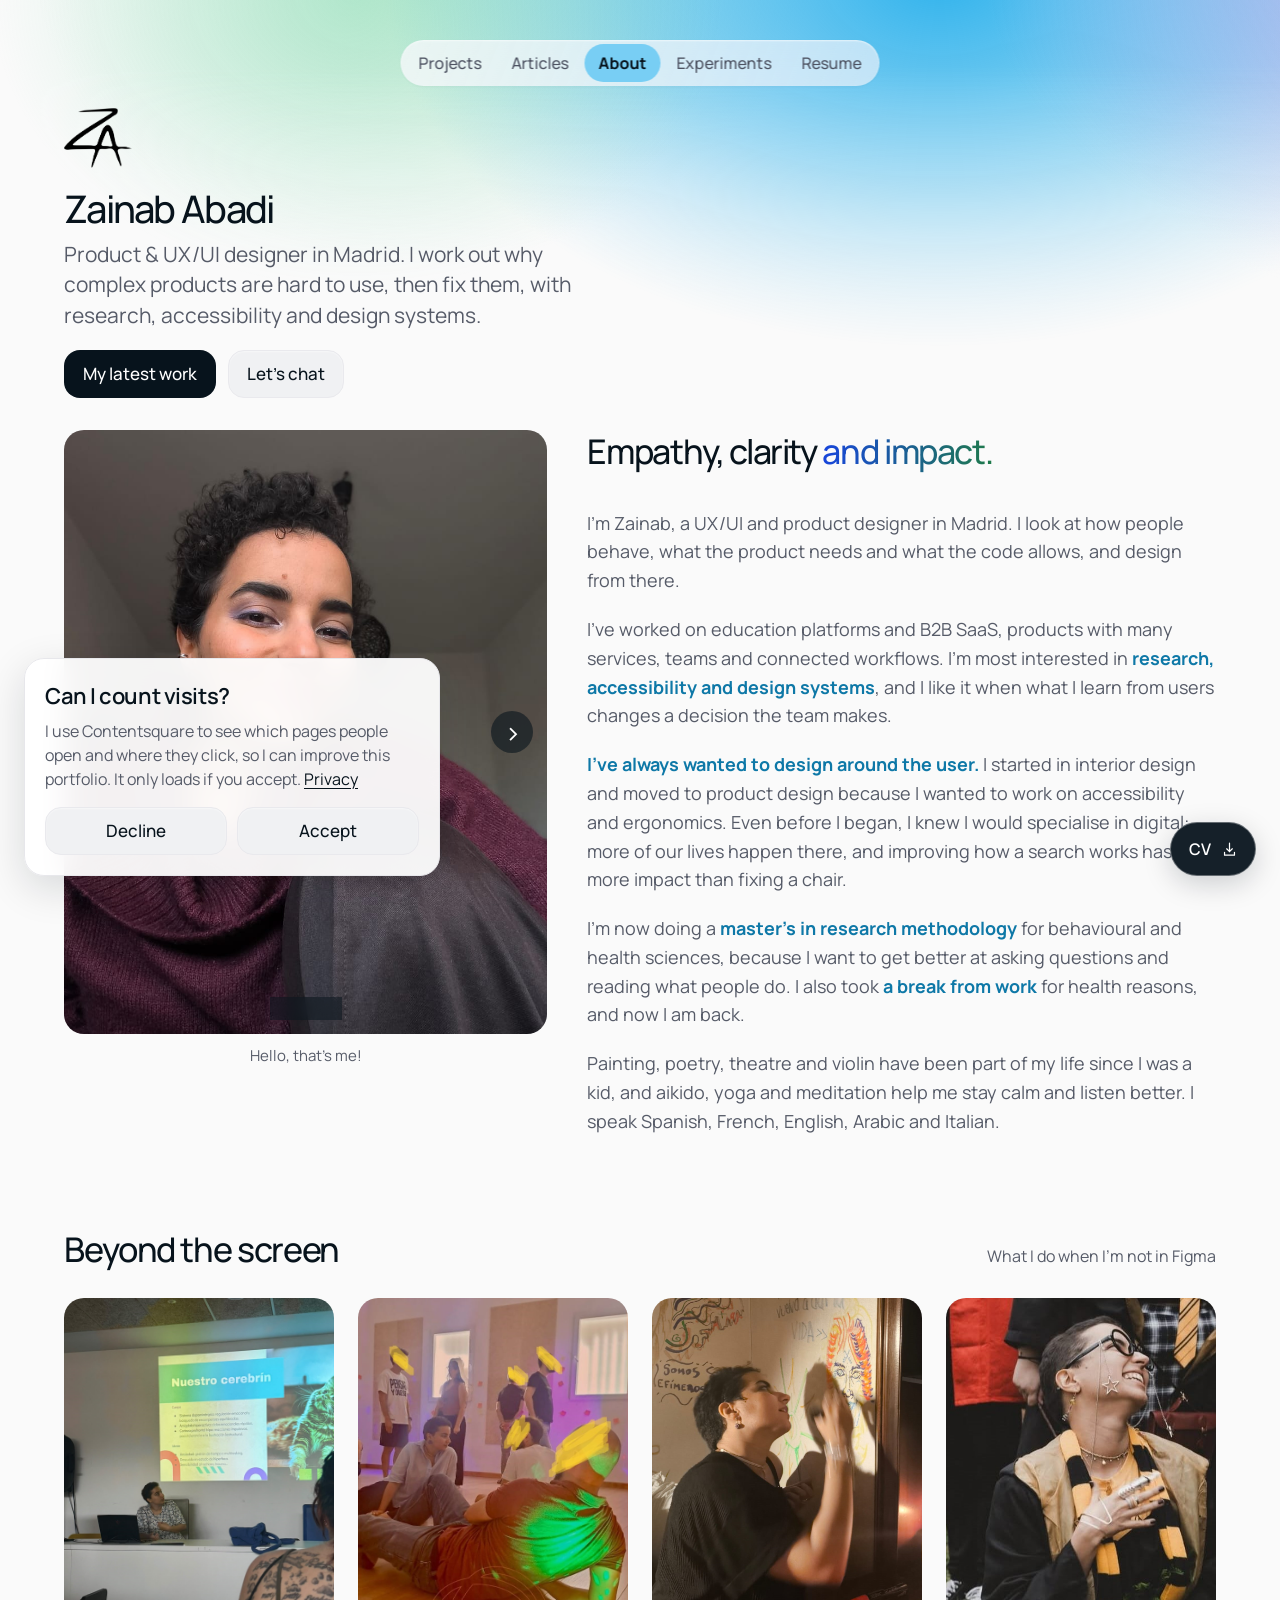
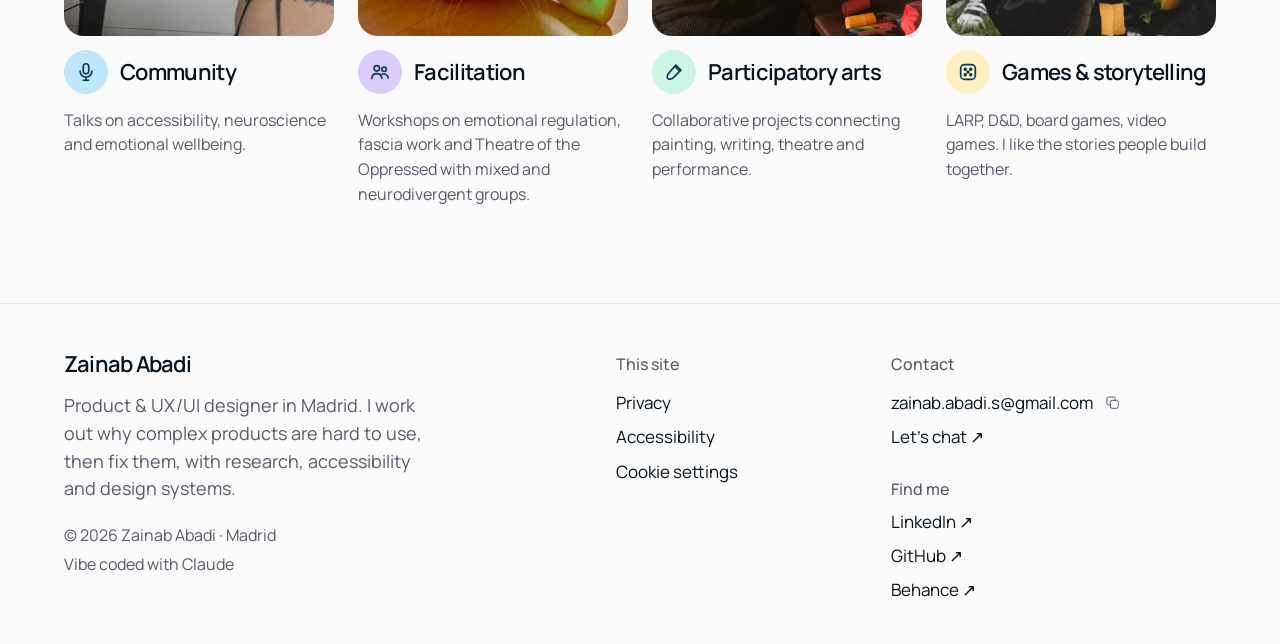
==== commit 86a9aefe: "Case studies: body colour is --muted, like About, Resume and Privacy Co-Authored-By: Claude Sonnet 5" ====
--- a/about.html
+++ b/about.html
@@ -7,7 +7,7 @@
 <link href="https://fonts.googleapis.com/css2?family=Manrope:wght@400;500;600;700&display=swap" rel="stylesheet">
 <link rel="stylesheet" href="style.css?v=20261031b"><link rel="stylesheet" href="glass.css?v=20261031c">
 <link rel="stylesheet" href="extras.css?v=20261028d">
-<link rel="stylesheet" href="type.css?v=20261107b">
+<link rel="stylesheet" href="type.css?v=20261107c">
 </head><body><div class="brand-atmosphere" aria-hidden="true"></div><a class="skip-link" href="#main">Skip to content</a>
 <header class="topbar"><nav class="dock-links" aria-label="Primary navigation"><a href="index.html">Projects</a><a href="articles.html">Articles</a><a href="about.html" class="is-current" aria-current="page">About</a><a href="experiments.html">Experiments</a><a href="resume.html">Resume</a></nav></header>
 <a class="cv-bubble" href="assets/Zainab-Abadi-CV.pdf" download="Zainab-Abadi-CV.pdf" aria-label="Download CV (PDF)" title="Download CV (PDF)"><span>CV</span><svg width="17" height="17" viewBox="0 0 24 24" fill="none" stroke="currentColor" stroke-width="1.7" stroke-linecap="round" stroke-linejoin="round" aria-hidden="true"><path d="M12 3v12m-4-4 4 4 4-4M5 16v4h14v-4"/></svg></a>
--- a/type.css
+++ b/type.css
@@ -205,9 +205,9 @@
 .hl { font-weight: 700; color: #0e78a7; }
 
 /* ---------- Case study body ----------
-   Same size, weight and colour as the At a glance cells (18px, regular, #4e5362: 7.5:1 on #fafafa), so the deep dive does not look bigger than the summary.
+   Same as the body text on About, Resume and Privacy: 18px (--fs-body), regular, --muted (6.5:1 on #fafafa). The 21px lead size is kept for intros only.
    Short paragraphs and lists only add spacing. */
-.study-section > p, .study-section > ul { font-size: var(--fs-body); line-height: 1.65; max-width: 66ch; color: #4e5362; margin: 0 0 1em; }
+.study-section > p, .study-section > ul { font-size: var(--fs-body); line-height: 1.65; max-width: 66ch; color: var(--muted); margin: 0 0 1em; }
 .study-section > p:last-child, .study-section > ul:last-child { margin-bottom: 0; }
 .study-section > ul { padding-left: 1.3em; }
 .study-section > ul li { margin-bottom: .45em; padding-left: .2em; }
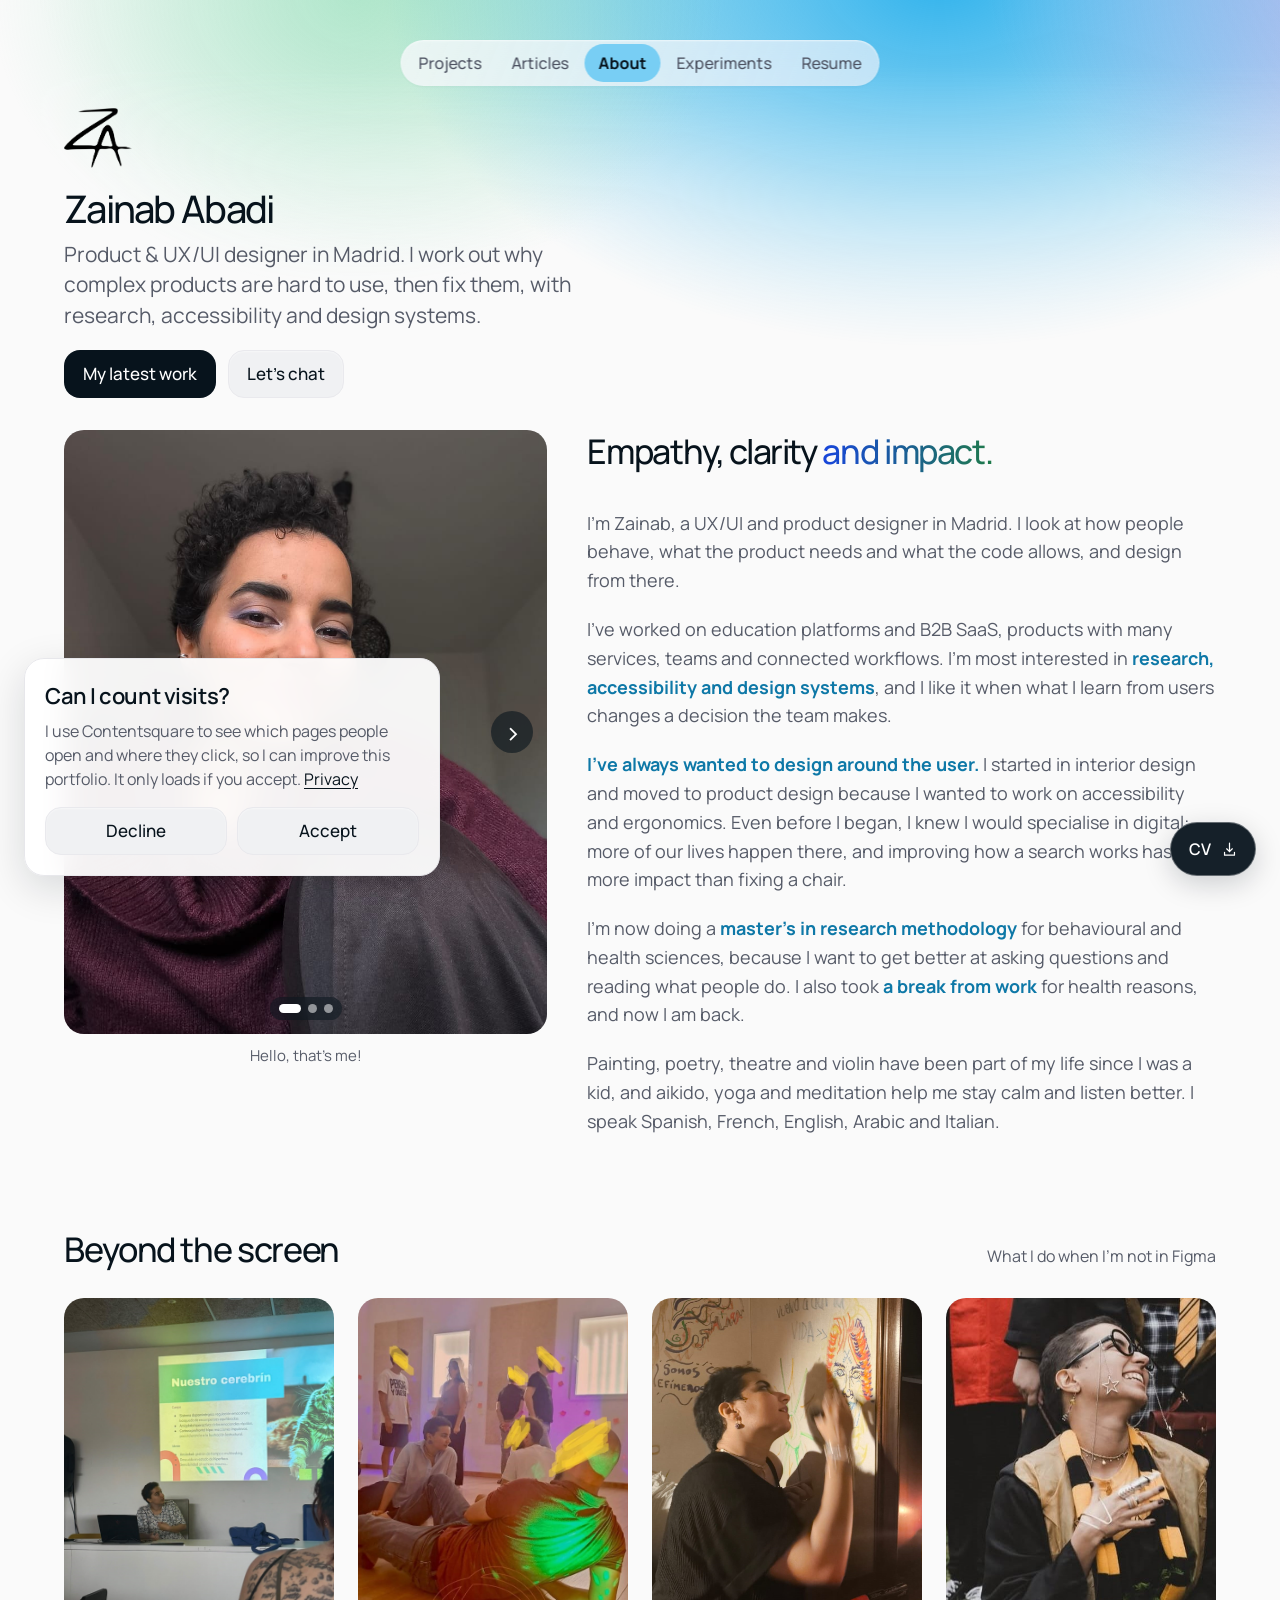
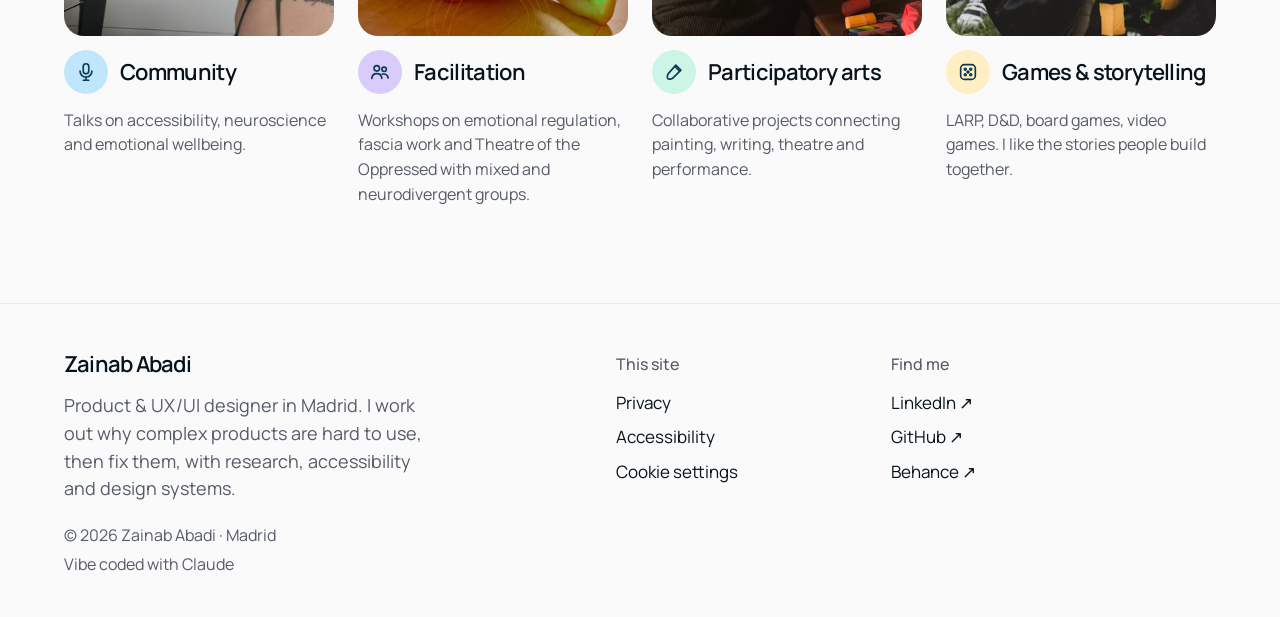
==== commit 0038e922: "Footer: remove the Contact block (email, copy button, Let's chat); Find me becomes the column Co-Aut" ====
--- a/about.html
+++ b/about.html
@@ -7,7 +7,7 @@
 <link href="https://fonts.googleapis.com/css2?family=Manrope:wght@400;500;600;700&display=swap" rel="stylesheet">
 <link rel="stylesheet" href="style.css?v=20261031b"><link rel="stylesheet" href="glass.css?v=20261031c">
 <link rel="stylesheet" href="extras.css?v=20261028d">
-<link rel="stylesheet" href="type.css?v=20261107c">
+<link rel="stylesheet" href="type.css?v=20261110a">
 </head><body><div class="brand-atmosphere" aria-hidden="true"></div><a class="skip-link" href="#main">Skip to content</a>
 <header class="topbar"><nav class="dock-links" aria-label="Primary navigation"><a href="index.html">Projects</a><a href="articles.html">Articles</a><a href="about.html" class="is-current" aria-current="page">About</a><a href="experiments.html">Experiments</a><a href="resume.html">Resume</a></nav></header>
 <a class="cv-bubble" href="assets/Zainab-Abadi-CV.pdf" download="Zainab-Abadi-CV.pdf" aria-label="Download CV (PDF)" title="Download CV (PDF)"><span>CV</span><svg width="17" height="17" viewBox="0 0 24 24" fill="none" stroke="currentColor" stroke-width="1.7" stroke-linecap="round" stroke-linejoin="round" aria-hidden="true"><path d="M12 3v12m-4-4 4 4 4-4M5 16v4h14v-4"/></svg></a>
@@ -54,7 +54,7 @@
 <footer class="footer"><div class="container footer-grid">
   <div class="footer-profile"><a class="footer-name" href="index.html">Zainab Abadi</a><p>Product &amp; UX/UI designer in Madrid. I work out why complex products are hard to use, then fix them, with research, accessibility and design systems.</p><small>© 2026 Zainab Abadi · Madrid</small><small class="footer-credit">Vibe coded with Claude</small></div>
   <nav class="footer-links" aria-label="Site information"><h2>This site</h2><a href="privacy.html">Privacy</a><a href="accessibility.html">Accessibility</a><button type="button" class="cookie-settings" data-cookie-settings>Cookie settings</button></nav>
-  <div class="footer-contact"><h2>Contact</h2><div class="email-line"><a href="mailto:zainab.abadi.s@gmail.com">zainab.abadi.s@gmail.com</a><button type="button" class="copy-email" data-copy-email="zainab.abadi.s@gmail.com" aria-label="Copy email address"><svg width="16" height="16" viewBox="0 0 24 24" fill="none" stroke="currentColor" stroke-width="1.5" aria-hidden="true"><rect x="8" y="8" width="12" height="12" rx="3"/><path d="M15 8V5a2 2 0 0 0-2-2H5a2 2 0 0 0-2 2v8a2 2 0 0 0 2 2h3"/></svg></button></div><a href="mailto:zainab.abadi.s@gmail.com" data-contact>Let's chat <span aria-hidden="true">↗</span></a><h3>Find me</h3><a href="https://www.linkedin.com/in/zainab-abadi-7878951b0/" target="_blank" rel="noopener noreferrer">LinkedIn <span aria-hidden="true">↗</span></a><a href="https://github.com/Abadisedraoui" target="_blank" rel="noopener noreferrer">GitHub <span aria-hidden="true">↗</span></a><a href="https://www.behance.net/az119" target="_blank" rel="noopener noreferrer">Behance <span aria-hidden="true">↗</span></a><p id="copy-feedback" class="sr-only" role="status" aria-live="polite"></p></div>
+  <div class="footer-contact"><h2>Find me</h2><a href="https://www.linkedin.com/in/zainab-abadi-7878951b0/" target="_blank" rel="noopener noreferrer">LinkedIn <span aria-hidden="true">↗</span></a><a href="https://github.com/Abadisedraoui" target="_blank" rel="noopener noreferrer">GitHub <span aria-hidden="true">↗</span></a><a href="https://www.behance.net/az119" target="_blank" rel="noopener noreferrer">Behance <span aria-hidden="true">↗</span></a></div>
 </div></footer>
 <script defer src="navigation.js?v=20261021-tabfolio"></script><script defer src="consent.js?v=20261028"></script><script defer src="contact.js?v=20261028c"></script>
 <script defer src="about-carousel.js?v=20261023-fix"></script>
--- a/type.css
+++ b/type.css
@@ -217,5 +217,3 @@
 .facts dd ul { margin: 4px 0 0; padding-left: 1.1em; }
 .facts dd li { margin-bottom: .15em; }
 
-/* ---------- Footer: "Find me" ---------- */
-.footer-contact h3 { margin: 18px 0 0; font-size: var(--fs-small); font-weight: 500; line-height: 24px; color: var(--muted); }
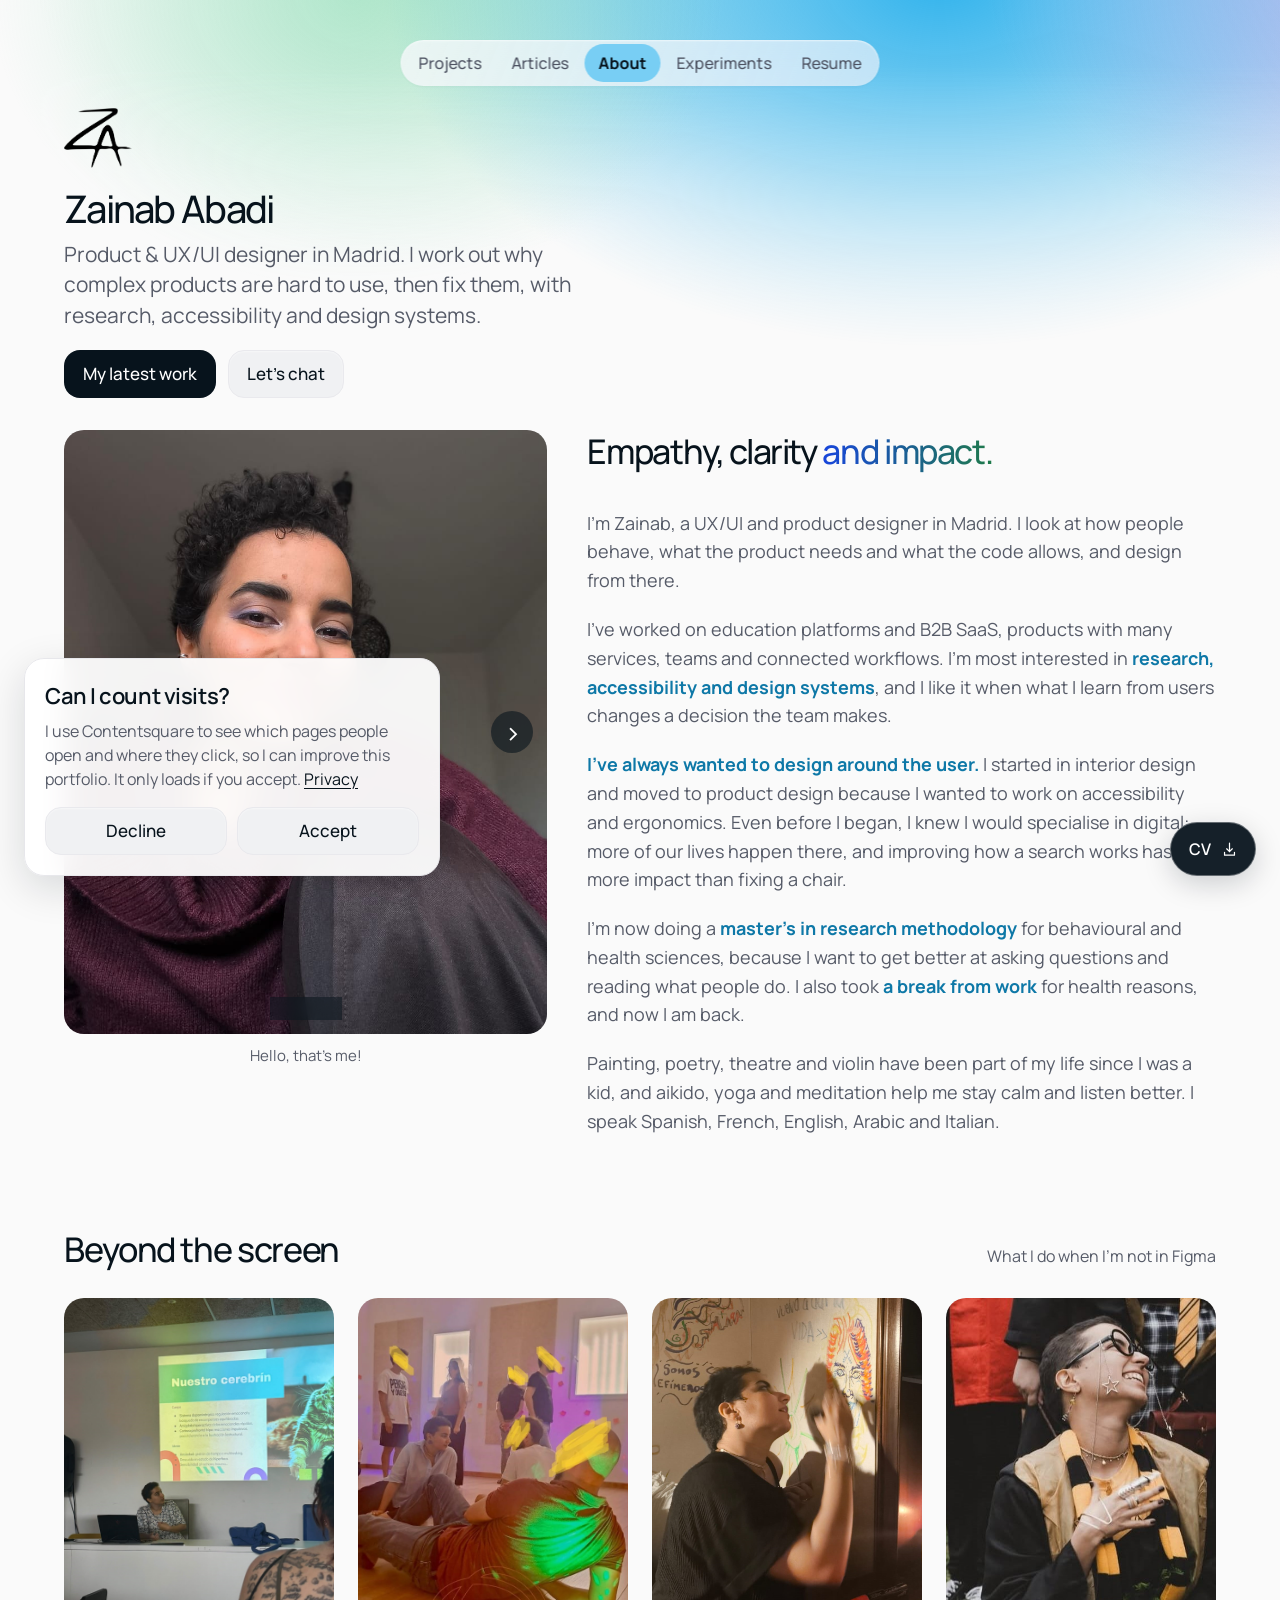
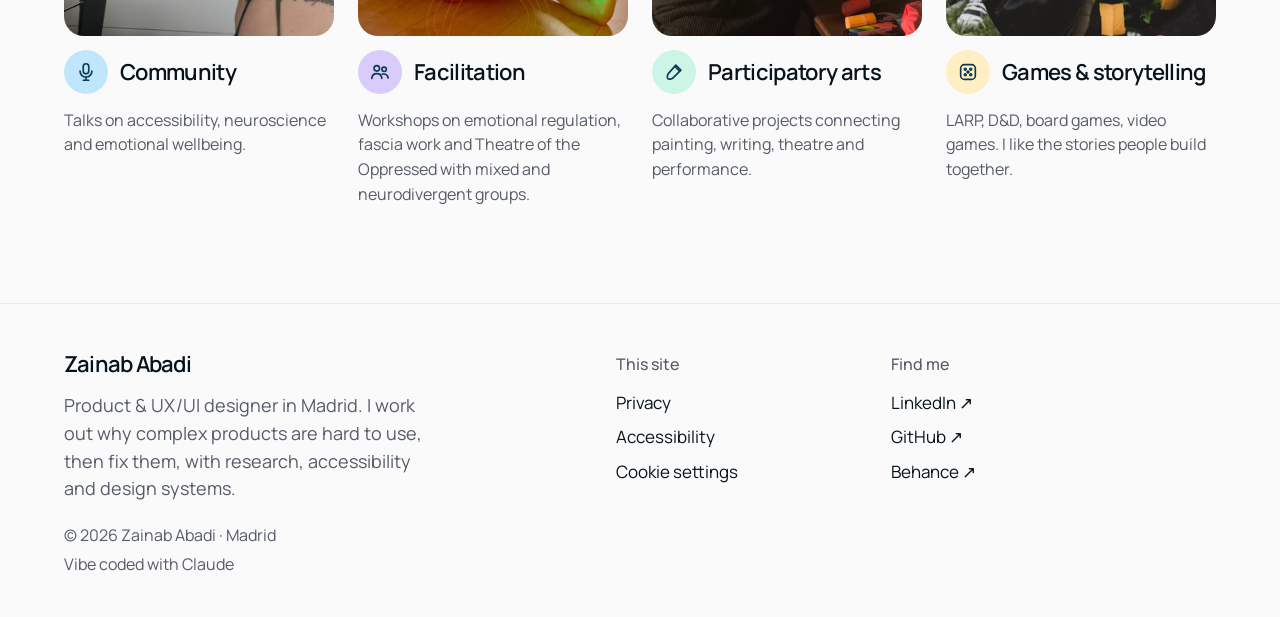
==== commit 392c1d0a: "No floating CV button on the case studies; Resume: Oxford is B2B EdTech and Plytix is B2B SaaS Co-Au" ====
--- a/about.html
+++ b/about.html
@@ -7,7 +7,7 @@
 <link href="https://fonts.googleapis.com/css2?family=Manrope:wght@400;500;600;700&display=swap" rel="stylesheet">
 <link rel="stylesheet" href="style.css?v=20261031b"><link rel="stylesheet" href="glass.css?v=20261031c">
 <link rel="stylesheet" href="extras.css?v=20261028d">
-<link rel="stylesheet" href="type.css?v=20261110a">
+<link rel="stylesheet" href="type.css?v=20261112a">
 </head><body><div class="brand-atmosphere" aria-hidden="true"></div><a class="skip-link" href="#main">Skip to content</a>
 <header class="topbar"><nav class="dock-links" aria-label="Primary navigation"><a href="index.html">Projects</a><a href="articles.html">Articles</a><a href="about.html" class="is-current" aria-current="page">About</a><a href="experiments.html">Experiments</a><a href="resume.html">Resume</a></nav></header>
 <a class="cv-bubble" href="assets/Zainab-Abadi-CV.pdf" download="Zainab-Abadi-CV.pdf" aria-label="Download CV (PDF)" title="Download CV (PDF)"><span>CV</span><svg width="17" height="17" viewBox="0 0 24 24" fill="none" stroke="currentColor" stroke-width="1.7" stroke-linecap="round" stroke-linejoin="round" aria-hidden="true"><path d="M12 3v12m-4-4 4 4 4-4M5 16v4h14v-4"/></svg></a>
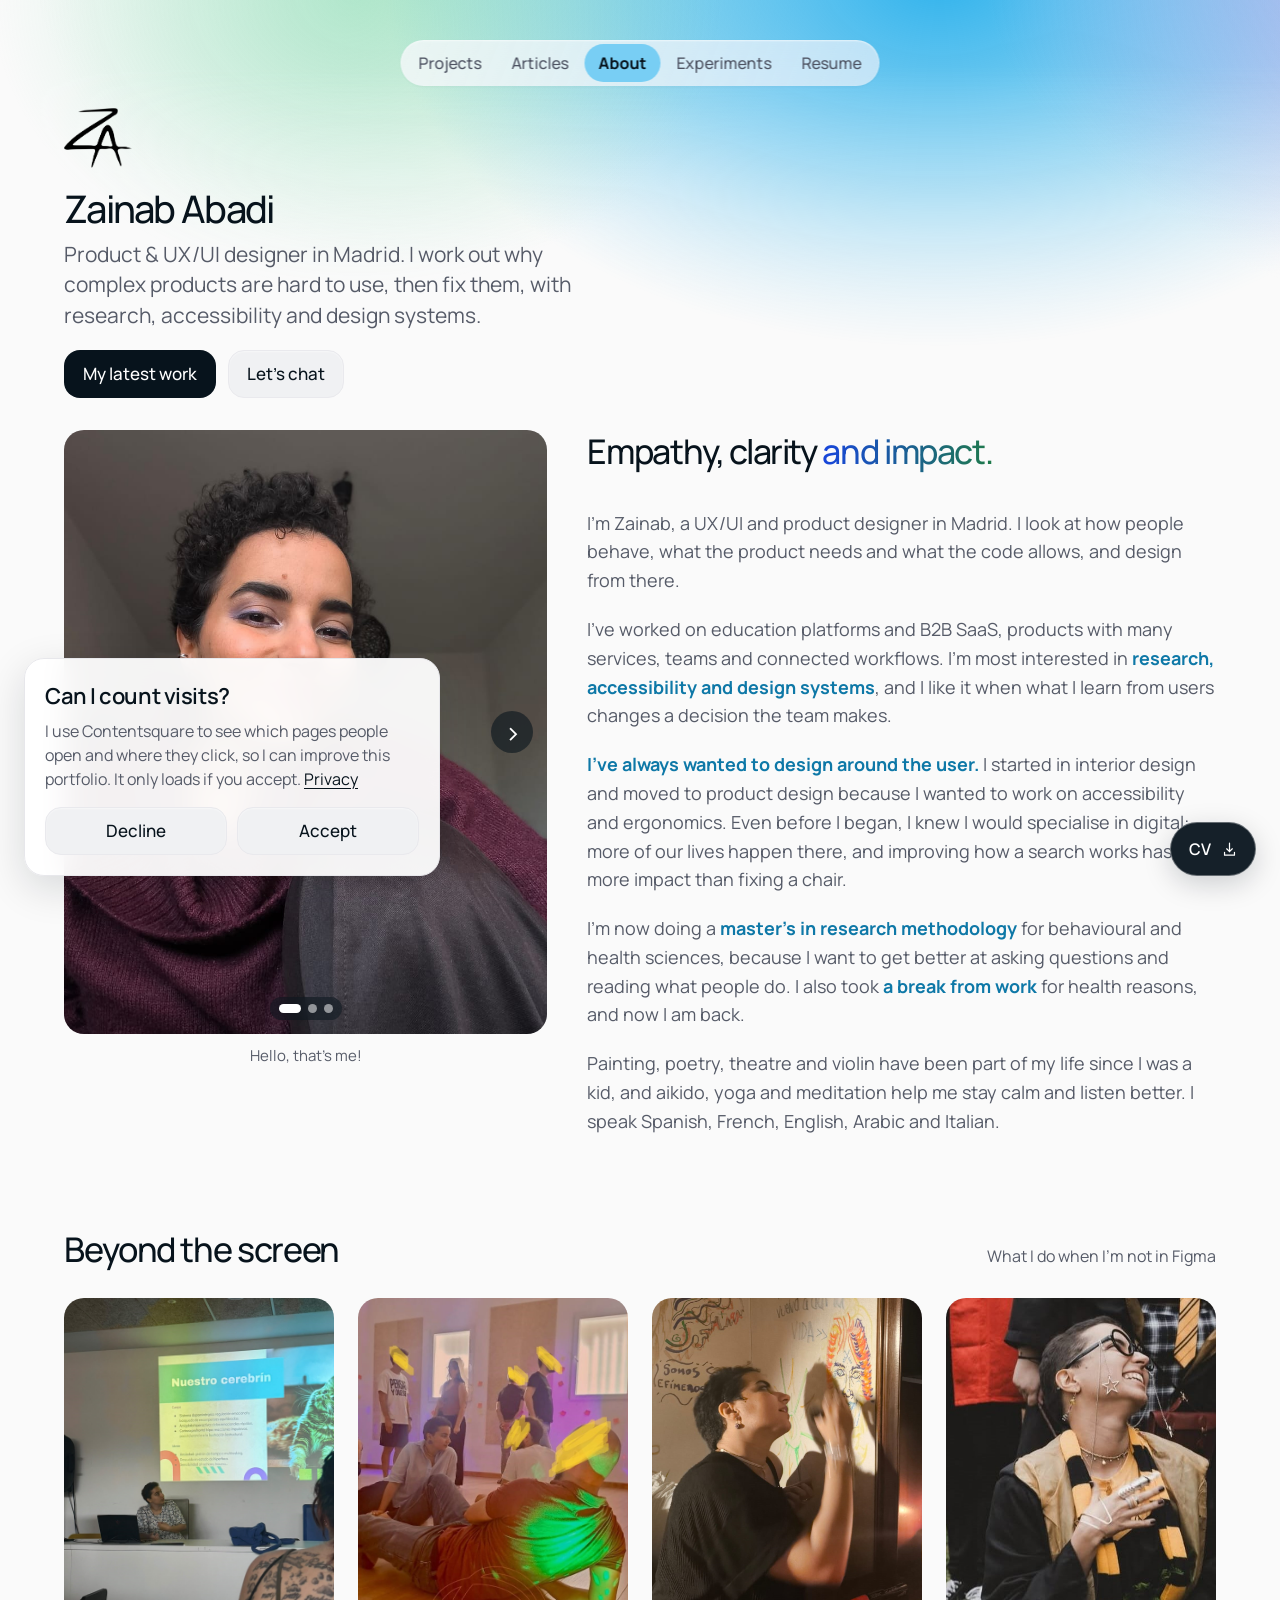
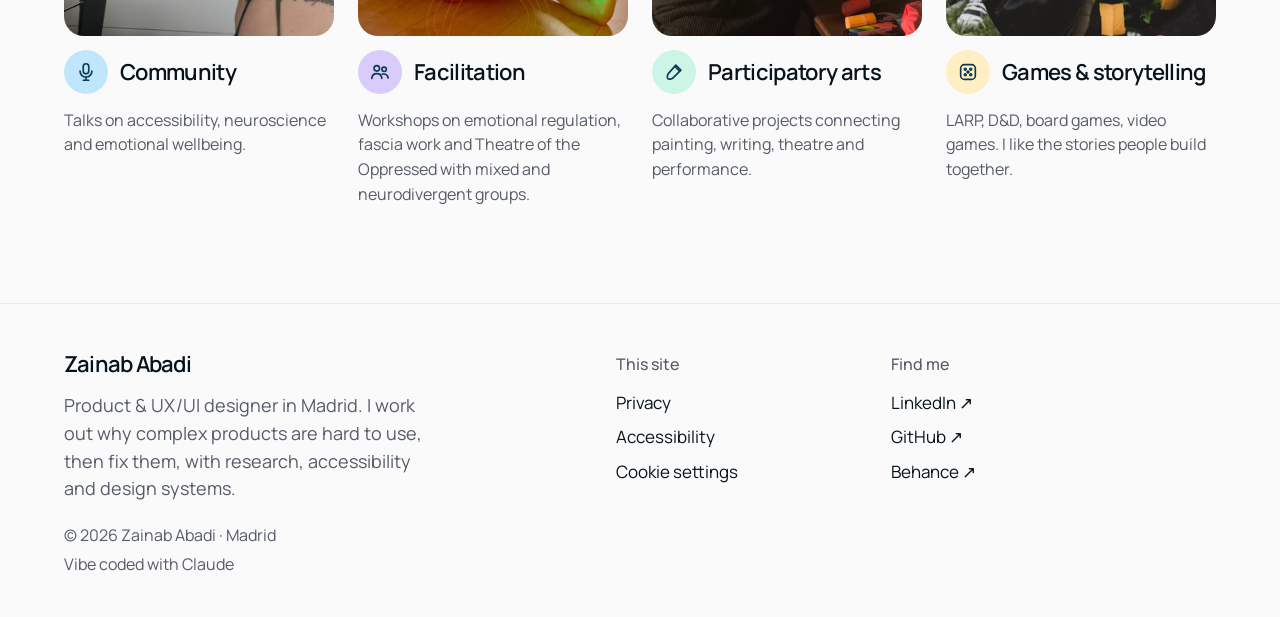
==== commit 8510fb0b: "Logo turns blue on hover The ZA logo in the header changes to the site blue (#1745dc, the same as th" ====
--- a/about.html
+++ b/about.html
@@ -5,7 +5,7 @@
 <meta name="theme-color" content="#fafafa"><link rel="icon" type="image/svg+xml" href="favicon.svg">
 <link rel="preconnect" href="https://fonts.googleapis.com"><link rel="preconnect" href="https://fonts.gstatic.com" crossorigin>
 <link href="https://fonts.googleapis.com/css2?family=Manrope:wght@400;500;600;700&display=swap" rel="stylesheet">
-<link rel="stylesheet" href="style.css?v=20261031b"><link rel="stylesheet" href="glass.css?v=20261031c">
+<link rel="stylesheet" href="style.css?v=20261102a"><link rel="stylesheet" href="glass.css?v=20261031c">
 <link rel="stylesheet" href="extras.css?v=20261028d">
 <link rel="stylesheet" href="type.css?v=20261112a">
 </head><body><div class="brand-atmosphere" aria-hidden="true"></div><a class="skip-link" href="#main">Skip to content</a>
--- a/style.css
+++ b/style.css
@@ -43,8 +43,10 @@
 .skip-link { position: fixed; top: 12px; left: 16px; z-index: 200; padding: 10px 16px; border-radius: 10px; background: var(--ink); color: white; transform: translateY(-180%); }
 .skip-link:focus { transform: translateY(0); }
 .hero { padding-top: 40px; padding-bottom: 60px; }
-.profile-link { display: block; width: 116px; }
-.profile-logo { width: 100%; height: auto; filter: brightness(0); }
+.profile-link { display: block; position: relative; width: 116px; }
+.profile-logo { width: 100%; height: auto; filter: brightness(0); transition: opacity .2s ease; }
+.profile-link::after { content: ""; position: absolute; inset: 0 0 auto; aspect-ratio: 663 / 582; background: var(--brand); -webkit-mask: url(assets/logo-white.png) center / 100% 100% no-repeat; mask: url(assets/logo-white.png) center / 100% 100% no-repeat; opacity: 0; transition: opacity .2s ease; pointer-events: none; }
+@media (hover: hover) { .profile-link:hover::after { opacity: 1; } .profile-link:hover .profile-logo { opacity: 0; } }
 .hero h1 { margin: 20px 0 10px; font-size: 40px; font-weight: 500; line-height: 1.1; letter-spacing: -.045em; }
 .intro { max-width: 450px; margin: 0; font-size: 16px; line-height: 24px; color: var(--muted); }
 .hero-actions { display: flex; align-items: center; flex-wrap: wrap; gap: 12px; margin-top: 20px; }
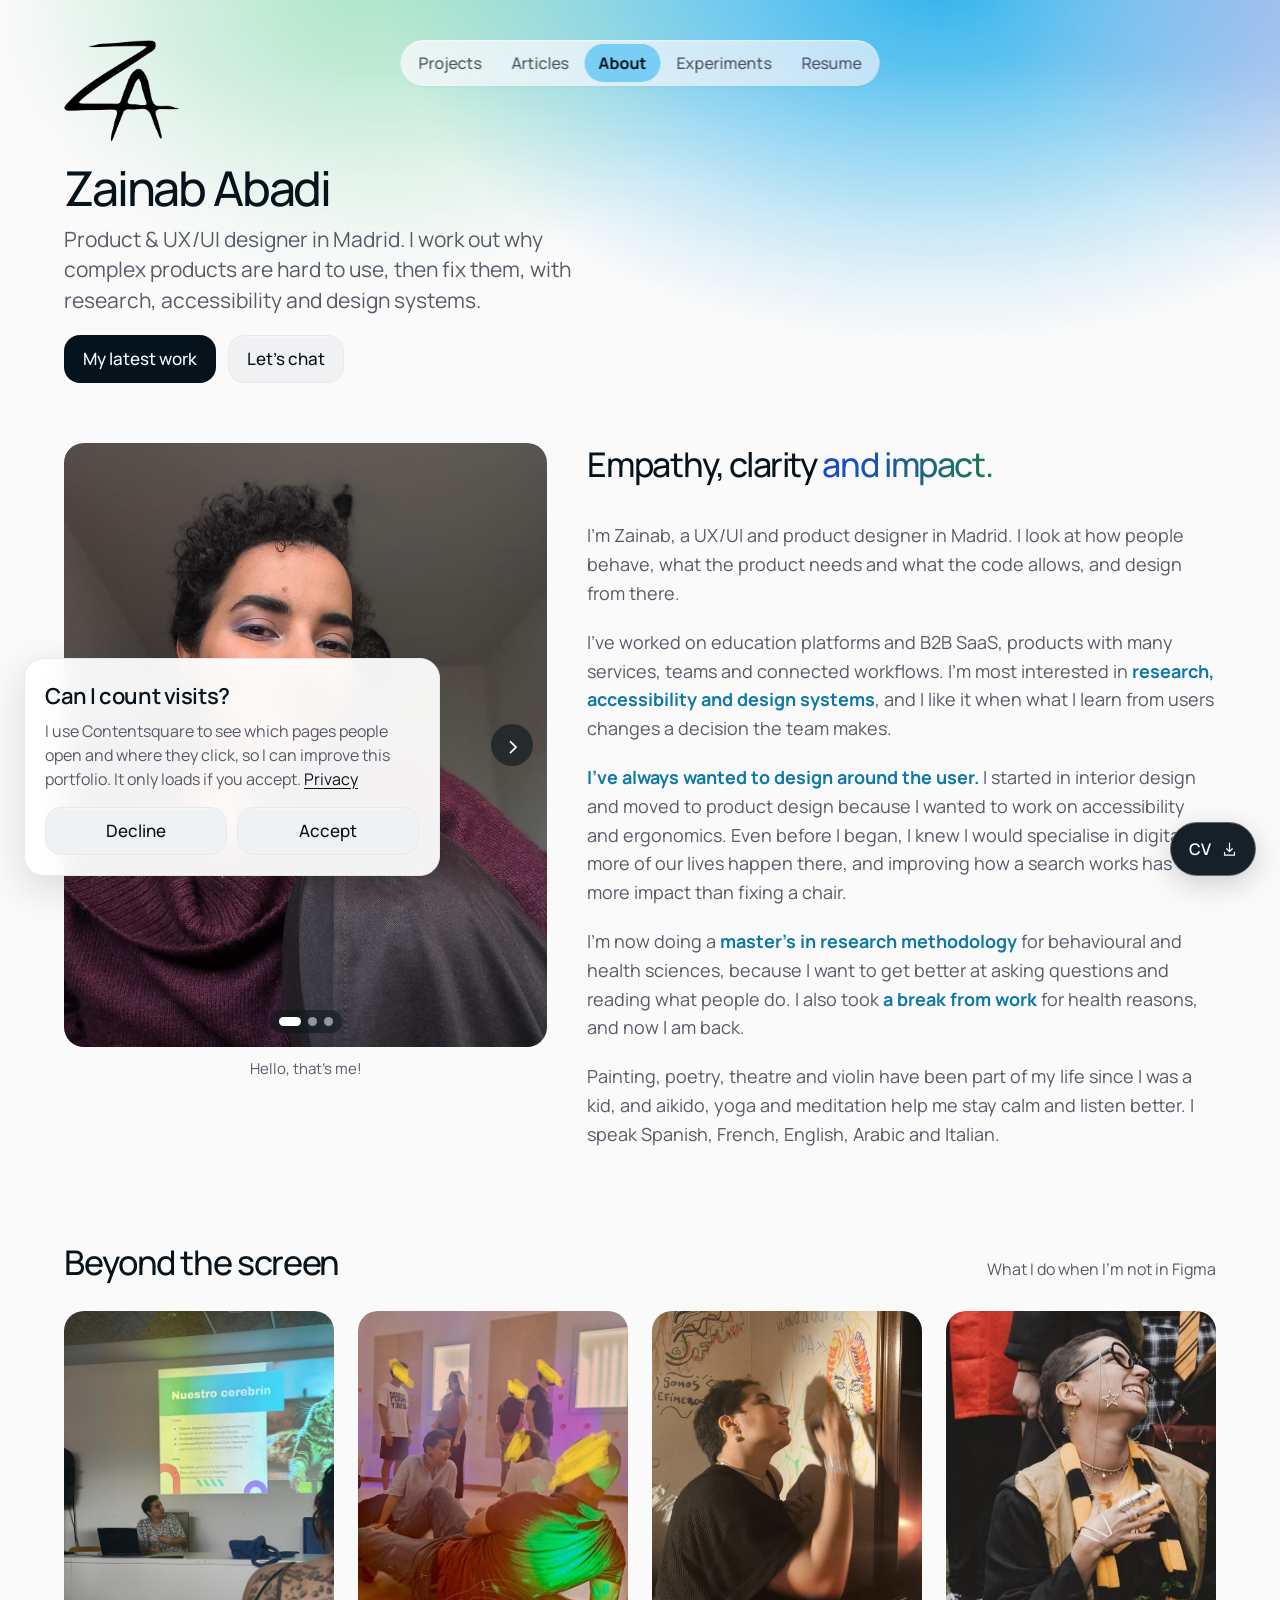
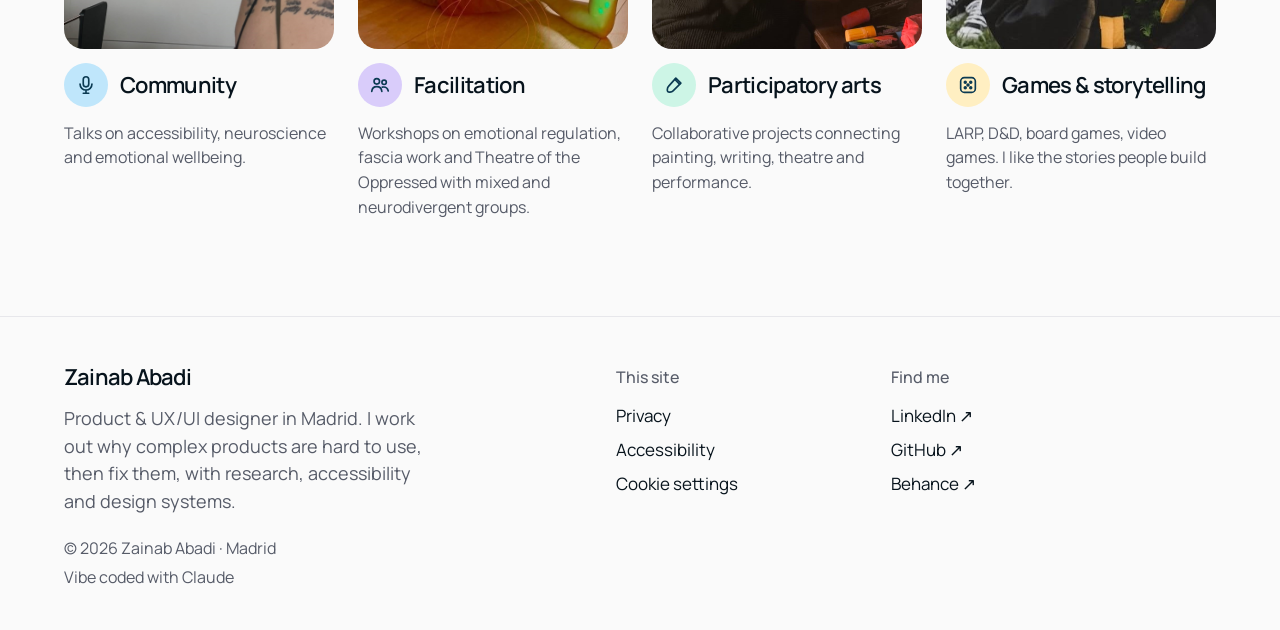
==== commit a64b8e87: "Experiments like Articles, About hero consistent with other pages, gallery photos fill from top Co-A" ====
--- a/about.html
+++ b/about.html
@@ -5,7 +5,7 @@
 <meta name="theme-color" content="#fafafa"><link rel="icon" type="image/svg+xml" href="favicon.svg">
 <link rel="preconnect" href="https://fonts.googleapis.com"><link rel="preconnect" href="https://fonts.gstatic.com" crossorigin>
 <link href="https://fonts.googleapis.com/css2?family=Manrope:wght@400;500;600;700&display=swap" rel="stylesheet">
-<link rel="stylesheet" href="style.css?v=20261102a"><link rel="stylesheet" href="glass.css?v=20261031c">
+<link rel="stylesheet" href="style.css?v=20261103a"><link rel="stylesheet" href="glass.css?v=20261103a">
 <link rel="stylesheet" href="extras.css?v=20261028d">
 <link rel="stylesheet" href="type.css?v=20261112a">
 </head><body><div class="brand-atmosphere" aria-hidden="true"></div><a class="skip-link" href="#main">Skip to content</a>
--- a/style.css
+++ b/style.css
@@ -45,7 +45,7 @@
 .hero { padding-top: 40px; padding-bottom: 60px; }
 .profile-link { display: block; position: relative; width: 116px; }
 .profile-logo { width: 100%; height: auto; filter: brightness(0); transition: opacity .2s ease; }
-.profile-link::after { content: ""; position: absolute; inset: 0 0 auto; aspect-ratio: 663 / 582; background: var(--brand); -webkit-mask: url(assets/logo-white.png) center / 100% 100% no-repeat; mask: url(assets/logo-white.png) center / 100% 100% no-repeat; opacity: 0; transition: opacity .2s ease; pointer-events: none; }
+.profile-link::after { content: ""; position: absolute; inset: 0 0 auto; aspect-ratio: 663 / 582; background: #0e78a7; -webkit-mask: url(assets/logo-white.png) center / 100% 100% no-repeat; mask: url(assets/logo-white.png) center / 100% 100% no-repeat; opacity: 0; transition: opacity .2s ease; pointer-events: none; }
 @media (hover: hover) { .profile-link:hover::after { opacity: 1; } .profile-link:hover .profile-logo { opacity: 0; } }
 .hero h1 { margin: 20px 0 10px; font-size: 40px; font-weight: 500; line-height: 1.1; letter-spacing: -.045em; }
 .intro { max-width: 450px; margin: 0; font-size: 16px; line-height: 24px; color: var(--muted); }
@@ -321,10 +321,7 @@
   .about-carousel-slide { transition: none; }
 }
 
-/* Keep About's gallery visible above the fold; preserve all existing content. */
-body:has(.about-story) .hero { padding-top: 108px; padding-bottom: 32px; }
-body:has(.about-story) .hero .profile-link { width: 68px; }
-body:has(.about-story) .hero h1 { font-size: clamp(27px,3vw,38px); }
+/* About uses the same hero as the other pages. Gallery photos always fill the frame, starting from the top. */
 body:has(.about-story) .about-story { margin-top: 0; }
-.about-carousel .about-portrait { object-position: center top !important; }
-@media(max-width:760px) { body:has(.about-story) .hero { padding-top: 90px; padding-bottom: 26px; } .about-carousel-viewport { aspect-ratio: 4/5; } }
+.about-carousel .about-portrait, .about-carousel-slide .about-portrait[src$=".gif"] { object-fit: cover !important; object-position: center top !important; }
+@media(max-width:760px) { .about-carousel-viewport { aspect-ratio: 4/5; } }
--- a/glass.css
+++ b/glass.css
@@ -89,7 +89,6 @@
 .resume-role--feature .resume-thumb { border-color: #e6dff7; }
 .about-carousel-viewport { height: auto; aspect-ratio: 4 / 5; }
 .about-carousel .about-portrait { object-position: center center; }
-.about-carousel-slide .about-portrait[src$=".gif"] { object-fit: contain; }
 @media (max-width: 1000px) { .glance dl { grid-template-columns: repeat(2, minmax(0,1fr)); } .glance div:nth-child(3) { padding-left: 0; border-left: 0; } .glance div:nth-child(n+3) { border-top: 1px solid var(--line); } }
 @media (max-width: 520px) { .glance { padding-bottom: 24px; } .glance dl { grid-template-columns: repeat(2, minmax(0,1fr)); } .glance div { padding: 12px 12px 12px 0; } .glance div + div { padding-left: 12px; } .glance div:nth-child(3) { padding-left: 0; border-left: 0; } .glance dt { font-size: 12px; } .glance dd { font-size: 13.5px; line-height: 1.4; } .resume-role--feature { padding: 18px !important; } }
 
